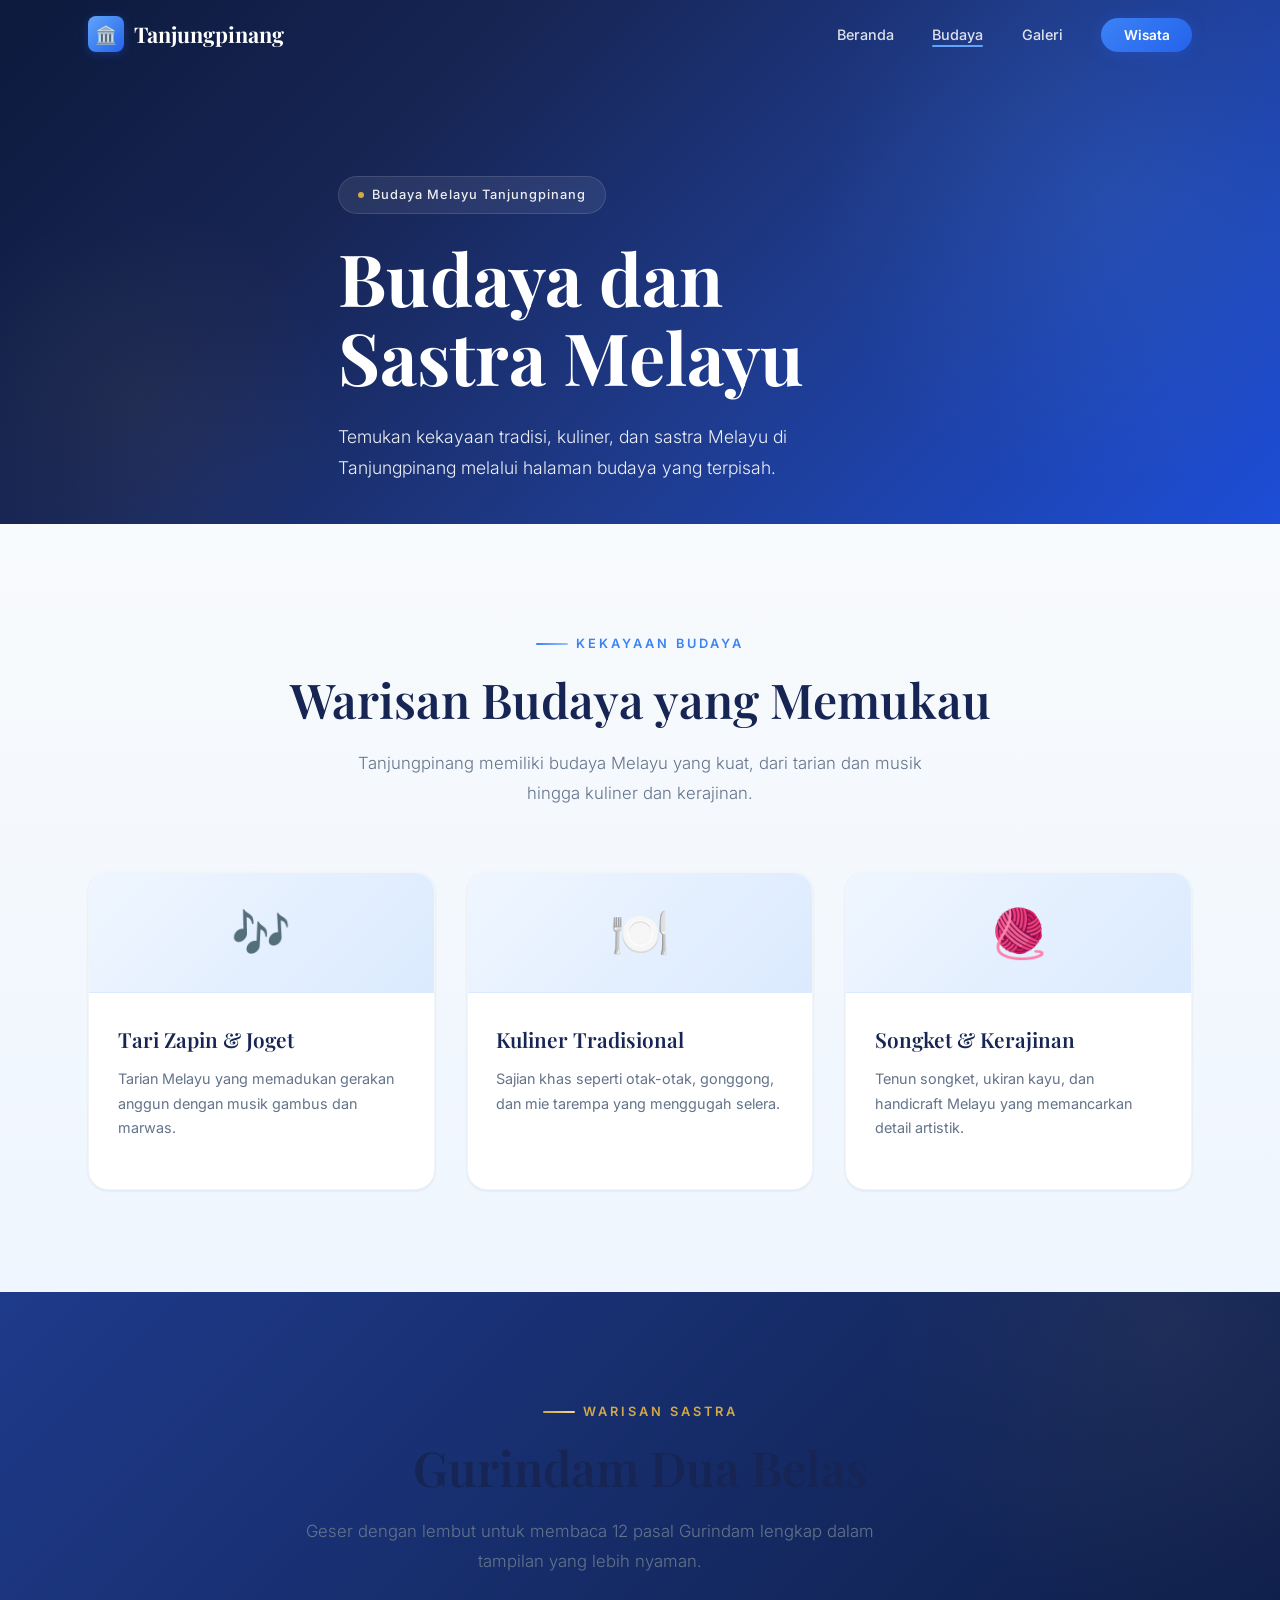
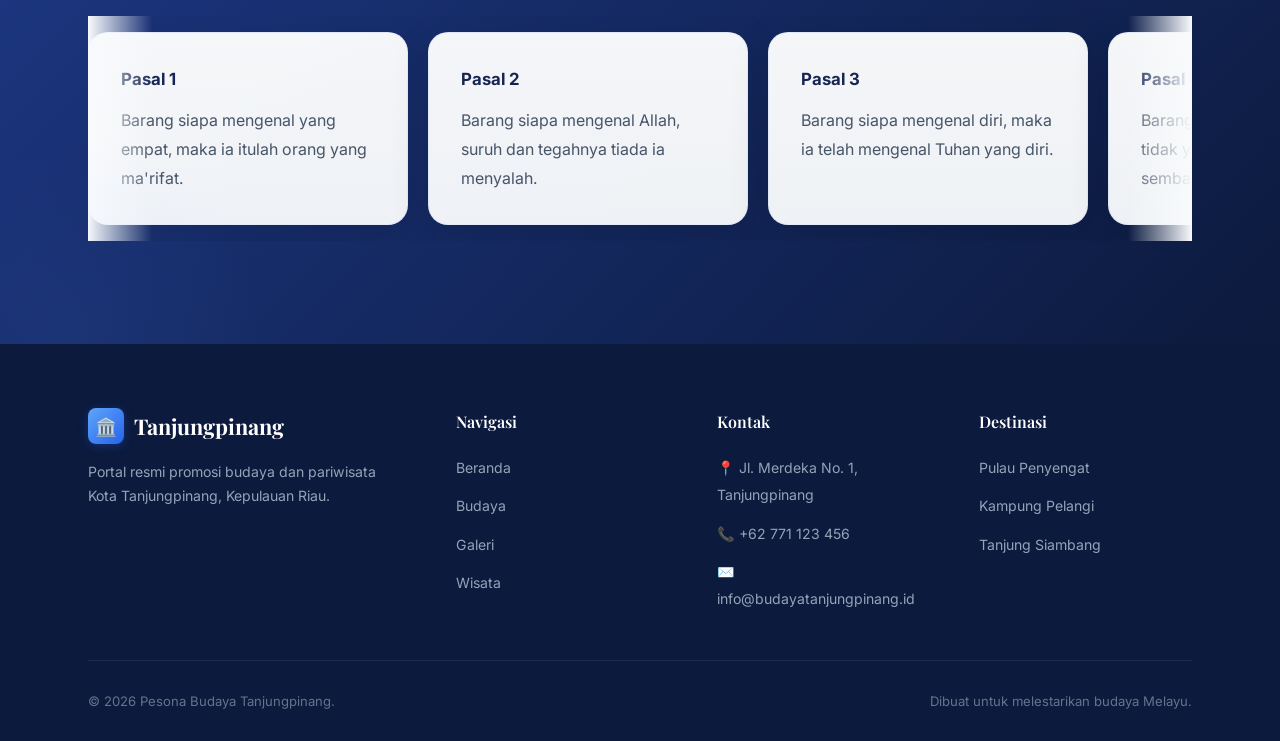
==== budaya.html @ 70299444 "Mengubah layout dan menambahkan page tambahan" ====
<!DOCTYPE html>
<html lang="id">
<head>
  <meta charset="UTF-8">
  <meta name="viewport" content="width=device-width, initial-scale=1.0">
  <meta name="description" content="Budaya Melayu Tanjungpinang dan Gurindam Dua Belas dalam pengalaman halaman terpisah.">
  <title>Budaya — Pesona Budaya Tanjungpinang</title>
  <link rel="stylesheet" href="style.css">
</head>
<body>
  <nav class="navbar" id="navbar">
    <div class="container">
      <a href="index.html" class="nav-logo">
        <div class="nav-logo-icon">🏛️</div>
        <span>Tanjungpinang</span>
      </a>
      <ul class="nav-links" id="nav-links">
        <li><a href="index.html">Beranda</a></li>
        <li><a href="budaya.html" class="active">Budaya</a></li>
        <li><a href="galeri.html">Galeri</a></li>
        <li><a href="wisata.html" class="nav-cta">Wisata</a></li>
      </ul>
      <button class="nav-toggle" id="nav-toggle" aria-label="Toggle menu">
        <span></span>
        <span></span>
        <span></span>
      </button>
    </div>
  </nav>

  <section class="hero culture-hero">
    <div class="hero-overlay"></div>
    <div class="container hero-content">
      <div class="hero-badge">
        <span class="dot"></span>
        Budaya Melayu Tanjungpinang
      </div>
      <h1>Budaya dan Sastra Melayu</h1>
      <p class="hero-desc">
        Temukan kekayaan tradisi, kuliner, dan sastra Melayu di Tanjungpinang melalui halaman budaya yang terpisah.
      </p>
    </div>
  </section>

  <main>
    <section class="culture" id="budaya">
      <div class="container">
        <div class="culture-header reveal">
          <span class="section-label">Kekayaan Budaya</span>
          <h2 class="section-title">Warisan Budaya yang Memukau</h2>
          <p class="section-subtitle">
            Tanjungpinang memiliki budaya Melayu yang kuat, dari tarian dan musik hingga kuliner dan kerajinan.
          </p>
        </div>

        <div class="culture-grid stagger-children">
          <div class="culture-card">
            <div class="culture-card-icon">
              <span>🎶</span>
            </div>
            <div class="culture-card-body">
              <h3>Tari Zapin & Joget</h3>
              <p>
                Tarian Melayu yang memadukan gerakan anggun dengan musik gambus dan marwas.
              </p>
            </div>
          </div>
          <div class="culture-card">
            <div class="culture-card-icon">
              <span>🍽️</span>
            </div>
            <div class="culture-card-body">
              <h3>Kuliner Tradisional</h3>
              <p>
                Sajian khas seperti otak-otak, gonggong, dan mie tarempa yang menggugah selera.
              </p>
            </div>
          </div>
          <div class="culture-card">
            <div class="culture-card-icon">
              <span>🧶</span>
            </div>
            <div class="culture-card-body">
              <h3>Songket & Kerajinan</h3>
              <p>
                Tenun songket, ukiran kayu, dan handicraft Melayu yang memancarkan detail artistik.
              </p>
            </div>
          </div>
        </div>
      </div>
    </section>

    <section class="gurindam" id="gurindam">
      <div class="container">
        <div class="gurindam-content reveal-scale">
          <span class="section-label gurindam-label">Warisan Sastra</span>
          <h2 class="section-title">Gurindam Dua Belas</h2>
          <p class="section-subtitle">
            Geser dengan lembut untuk membaca 12 pasal Gurindam lengkap dalam tampilan yang lebih nyaman.
          </p>
        </div>

        <div class="gurindam-slider-wrapper reveal-scale">
          <div class="gurindam-slider">
            <article class="gurindam-card">
              <h3>Pasal 1</h3>
              <p>Barang siapa mengenal yang empat, maka ia itulah orang yang ma'rifat.</p>
            </article>
            <article class="gurindam-card">
              <h3>Pasal 2</h3>
              <p>Barang siapa mengenal Allah, suruh dan tegahnya tiada ia menyalah.</p>
            </article>
            <article class="gurindam-card">
              <h3>Pasal 3</h3>
              <p>Barang siapa mengenal diri, maka ia telah mengenal Tuhan yang diri.</p>
            </article>
            <article class="gurindam-card">
              <h3>Pasal 4</h3>
              <p>Barang siapa mengenal Allah, tidak yang lain ia sembah dan sembahnya.</p>
            </article>
            <article class="gurindam-card">
              <h3>Pasal 5</h3>
              <p>Barang siapa mengenal niat, ia itulah yang mengadili perbuatan.</p>
            </article>
            <article class="gurindam-card">
              <h3>Pasal 6</h3>
              <p>Barang siapa mengenal amal, ia itulah yang menjadi timbangannya.</p>
            </article>
            <article class="gurindam-card">
              <h3>Pasal 7</h3>
              <p>Barang siapa mengenal bakti, ia itulah orang yang membelah adat.</p>
            </article>
            <article class="gurindam-card">
              <h3>Pasal 8</h3>
              <p>Barang siapa mengenal taat, ia itulah orang yang memelihara diri.</p>
            </article>
            <article class="gurindam-card">
              <h3>Pasal 9</h3>
              <p>Barang siapa mengenal jujur, ia itulah tempat orang memberi amanat.</p>
            </article>
            <article class="gurindam-card">
              <h3>Pasal 10</h3>
              <p>Barang siapa mengenal putus, itu tanda tiada bersabar.</p>
            </article>
            <article class="gurindam-card">
              <h3>Pasal 11</h3>
              <p>Barang siapa mengenal sungguh, ia itulah orang yang sudah berkah.</p>
            </article>
            <article class="gurindam-card">
              <h3>Pasal 12</h3>
              <p>Barang siapa mengenal cinta, tiada mengharap puji serta kata.</p>
            </article>
          </div>
        </div>
      </div>
    </section>
  </main>

  <footer class="footer">
    <div class="container">
      <div class="footer-grid">
        <div class="footer-brand">
          <a href="index.html" class="nav-logo">
            <div class="nav-logo-icon">🏛️</div>
            <span>Tanjungpinang</span>
          </a>
          <p>
            Portal resmi promosi budaya dan pariwisata Kota Tanjungpinang, Kepulauan Riau.
          </p>
        </div>
        <div class="footer-col">
          <h4>Navigasi</h4>
          <ul>
            <li><a href="index.html">Beranda</a></li>
            <li><a href="budaya.html">Budaya</a></li>
            <li><a href="galeri.html">Galeri</a></li>
            <li><a href="wisata.html">Wisata</a></li>
          </ul>
        </div>
        <div class="footer-col">
          <h4>Kontak</h4>
          <ul>
            <li><a href="#">📍 Jl. Merdeka No. 1, Tanjungpinang</a></li>
            <li><a href="#">📞 +62 771 123 456</a></li>
            <li><a href="#">✉️ info@budayatanjungpinang.id</a></li>
          </ul>
        </div>
        <div class="footer-col">
          <h4>Destinasi</h4>
          <ul>
            <li><a href="#">Pulau Penyengat</a></li>
            <li><a href="#">Kampung Pelangi</a></li>
            <li><a href="#">Tanjung Siambang</a></li>
          </ul>
        </div>
      </div>
      <div class="footer-bottom">
        <span>&copy; 2026 Pesona Budaya Tanjungpinang.</span>
        <span>Dibuat untuk melestarikan budaya Melayu.</span>
      </div>
    </div>
  </footer>

  <script src="script.js"></script>
</body>
</html>
---- style.css ----
/* ============================================
   TANJUNGPINANG BUDAYA - Design System
   Theme: Blue Minimalist Elegant (Clean / No Images)
   ============================================ */

/* ---------- Google Fonts ---------- */
@import url('https://fonts.googleapis.com/css2?family=Playfair+Display:ital,wght@0,400;0,500;0,600;0,700;1,400;1,500&family=Inter:wght@300;400;500;600;700&display=swap');

/* ---------- CSS Custom Properties ---------- */
:root {
  /* Primary Blues */
  --blue-50: #eff6ff;
  --blue-100: #dbeafe;
  --blue-200: #bfdbfe;
  --blue-300: #93c5fd;
  --blue-400: #60a5fa;
  --blue-500: #3b82f6;
  --blue-600: #2563eb;
  --blue-700: #1d4ed8;
  --blue-800: #1e3a8a;
  --blue-900: #172554;
  --blue-950: #0c1a3d;

  /* Accent & Neutral */
  --gold: #d4a843;
  --gold-light: #f0d78c;
  --white: #ffffff;
  --off-white: #f8fafc;
  --gray-100: #f1f5f9;
  --gray-200: #e2e8f0;
  --gray-300: #cbd5e1;
  --gray-400: #94a3b8;
  --gray-500: #64748b;
  --gray-600: #475569;
  --gray-700: #334155;
  --gray-800: #1e293b;
  --gray-900: #0f172a;

  /* Typography */
  --font-display: 'Playfair Display', Georgia, serif;
  --font-body: 'Inter', -apple-system, BlinkMacSystemFont, sans-serif;

  /* Spacing */
  --section-padding: clamp(4rem, 8vw, 8rem);
  --container-max: 1200px;
  --container-padding: clamp(1.5rem, 4vw, 3rem);

  /* Transitions */
  --ease-smooth: cubic-bezier(0.25, 0.46, 0.45, 0.94);
  --ease-bounce: cubic-bezier(0.34, 1.56, 0.64, 1);

  /* Shadows */
  --shadow-sm: 0 1px 3px rgba(0, 0, 0, 0.08);
  --shadow-md: 0 4px 20px rgba(0, 0, 0, 0.1);
  --shadow-lg: 0 10px 40px rgba(0, 0, 0, 0.12);
  --shadow-xl: 0 20px 60px rgba(0, 0, 0, 0.15);

  /* Border Radius */
  --radius-sm: 8px;
  --radius-md: 12px;
  --radius-lg: 20px;
  --radius-xl: 28px;
  --radius-full: 9999px;
}

/* ---------- Reset & Base ---------- */
*,
*::before,
*::after {
  margin: 0;
  padding: 0;
  box-sizing: border-box;
}

html {
  scroll-behavior: smooth;
  scroll-padding-top: 80px;
}

body {
  font-family: var(--font-body);
  color: var(--gray-800);
  background-color: var(--off-white);
  line-height: 1.7;
  overflow-x: hidden;
  -webkit-font-smoothing: antialiased;
  -moz-osx-font-smoothing: grayscale;
}

a {
  text-decoration: none;
  color: inherit;
}

ul {
  list-style: none;
}

/* ---------- Utility ---------- */
.container {
  max-width: var(--container-max);
  margin: 0 auto;
  padding: 0 var(--container-padding);
}

.section-label {
  display: inline-flex;
  align-items: center;
  gap: 8px;
  font-family: var(--font-body);
  font-size: 0.8rem;
  font-weight: 600;
  letter-spacing: 3px;
  text-transform: uppercase;
  color: var(--blue-500);
  margin-bottom: 1rem;
}

.section-label::before {
  content: '';
  display: inline-block;
  width: 32px;
  height: 2px;
  background: linear-gradient(90deg, var(--blue-500), var(--blue-300));
  border-radius: 2px;
}

.section-title {
  font-family: var(--font-display);
  font-size: clamp(2rem, 4vw, 3rem);
  font-weight: 600;
  color: var(--blue-900);
  line-height: 1.2;
  margin-bottom: 1.2rem;
}

.section-subtitle {
  font-size: 1.05rem;
  color: var(--gray-500);
  max-width: 600px;
  line-height: 1.8;
  font-weight: 300;
}

/* ---------- Scroll Reveal Animation ---------- */
.reveal {
  opacity: 0;
  transform: translateY(40px);
  transition: opacity 0.8s var(--ease-smooth), transform 0.8s var(--ease-smooth);
}

.reveal.visible {
  opacity: 1;
  transform: translateY(0);
}

.reveal-scale {
  opacity: 0;
  transform: scale(0.9);
  transition: opacity 0.8s var(--ease-smooth), transform 0.8s var(--ease-smooth);
}

.reveal-scale.visible {
  opacity: 1;
  transform: scale(1);
}

/* Stagger children */
.stagger-children > * {
  opacity: 0;
  transform: translateY(30px);
  transition: opacity 0.6s var(--ease-smooth), transform 0.6s var(--ease-smooth);
}

.stagger-children.visible > *:nth-child(1) { transition-delay: 0.1s; }
.stagger-children.visible > *:nth-child(2) { transition-delay: 0.2s; }
.stagger-children.visible > *:nth-child(3) { transition-delay: 0.3s; }
.stagger-children.visible > *:nth-child(4) { transition-delay: 0.4s; }

.stagger-children.visible > * {
  opacity: 1;
  transform: translateY(0);
}

/* ============================================
   NAVIGATION
   ============================================ */
.navbar {
  position: fixed;
  top: 0;
  left: 0;
  right: 0;
  z-index: 1000;
  padding: 1rem 0;
  transition: all 0.4s var(--ease-smooth);
}

.navbar.scrolled {
  background: rgba(255, 255, 255, 0.92);
  backdrop-filter: blur(20px);
  -webkit-backdrop-filter: blur(20px);
  box-shadow: 0 1px 20px rgba(0, 0, 0, 0.06);
  padding: 0.6rem 0;
}

.navbar .container {
  display: flex;
  align-items: center;
  justify-content: space-between;
}

.nav-logo {
  display: flex;
  align-items: center;
  gap: 10px;
  font-family: var(--font-display);
  font-size: 1.35rem;
  font-weight: 700;
  color: var(--white);
  transition: color 0.4s;
}

.navbar.scrolled .nav-logo {
  color: var(--blue-800);
}

.nav-logo-icon {
  width: 36px;
  height: 36px;
  background: linear-gradient(135deg, var(--blue-400), var(--blue-600));
  border-radius: var(--radius-sm);
  display: flex;
  align-items: center;
  justify-content: center;
  font-size: 1.1rem;
  color: white;
  box-shadow: 0 2px 10px rgba(37, 99, 235, 0.3);
}

.nav-links {
  display: flex;
  align-items: center;
  gap: clamp(1.5rem, 3vw, 2.5rem);
}

.nav-links a {
  font-size: 0.9rem;
  font-weight: 500;
  color: rgba(255, 255, 255, 0.85);
  transition: color 0.3s;
  position: relative;
}

.nav-links a::after {
  content: '';
  position: absolute;
  bottom: -4px;
  left: 0;
  width: 0;
  height: 2px;
  background: var(--blue-400);
  border-radius: 2px;
  transition: width 0.3s var(--ease-smooth);
}

.nav-links a:hover::after,
.nav-links a.active::after {
  width: 100%;
}

.navbar.scrolled .nav-links a {
  color: var(--gray-600);
}

.navbar.scrolled .nav-links a:hover {
  color: var(--blue-600);
}

.nav-links a:hover {
  color: var(--white);
}

.nav-cta {
  padding: 0.55rem 1.4rem !important;
  background: linear-gradient(135deg, var(--blue-500), var(--blue-600));
  color: white !important;
  border-radius: var(--radius-full);
  font-weight: 600 !important;
  font-size: 0.85rem !important;
  box-shadow: 0 2px 15px rgba(37, 99, 235, 0.3);
  transition: transform 0.3s var(--ease-bounce), box-shadow 0.3s !important;
}

.nav-cta:hover {
  transform: translateY(-2px);
  box-shadow: 0 4px 20px rgba(37, 99, 235, 0.4) !important;
}

.nav-cta::after {
  display: none !important;
}

/* Mobile menu */
.nav-toggle {
  display: none;
  flex-direction: column;
  gap: 5px;
  cursor: pointer;
  padding: 5px;
  background: none;
  border: none;
}

.nav-toggle span {
  width: 24px;
  height: 2px;
  background: var(--white);
  border-radius: 2px;
  transition: all 0.3s;
}

.navbar.scrolled .nav-toggle span {
  background: var(--gray-700);
}

/* ============================================
   HERO SECTION (Pure Gradient — No Image)
   ============================================ */
.hero {
  position: relative;
  min-height: 100vh;
  display: flex;
  align-items: center;
  overflow: hidden;
}

.hero-overlay {
  position: absolute;
  inset: 0;
  background: linear-gradient(
    135deg,
    var(--blue-950) 0%,
    var(--blue-900) 30%,
    var(--blue-800) 60%,
    var(--blue-700) 100%
  );
  z-index: 0;
}

/* Subtle decorative shapes */
.hero-overlay::before {
  content: '';
  position: absolute;
  top: -20%;
  right: -10%;
  width: 600px;
  height: 600px;
  background: radial-gradient(circle, rgba(96, 165, 250, 0.12) 0%, transparent 70%);
  border-radius: 50%;
}

.hero-overlay::after {
  content: '';
  position: absolute;
  bottom: -15%;
  left: -5%;
  width: 400px;
  height: 400px;
  background: radial-gradient(circle, rgba(212, 168, 67, 0.06) 0%, transparent 70%);
  border-radius: 50%;
}

.hero-content {
  position: relative;
  z-index: 2;
  max-width: 700px;
  padding-top: 4rem;
}

.hero-badge {
  display: inline-flex;
  align-items: center;
  gap: 8px;
  padding: 0.45rem 1.2rem;
  background: rgba(255, 255, 255, 0.08);
  backdrop-filter: blur(10px);
  border: 1px solid rgba(255, 255, 255, 0.12);
  border-radius: var(--radius-full);
  font-size: 0.8rem;
  font-weight: 500;
  color: var(--blue-200);
  margin-bottom: 1.5rem;
  letter-spacing: 1px;
}

.hero-badge .dot {
  width: 6px;
  height: 6px;
  background: var(--gold);
  border-radius: 50%;
  animation: pulse 2s ease-in-out infinite;
}

@keyframes pulse {
  0%, 100% { opacity: 1; transform: scale(1); }
  50% { opacity: 0.6; transform: scale(1.5); }
}

.hero h1 {
  font-family: var(--font-display);
  font-size: clamp(2.8rem, 6vw, 4.5rem);
  font-weight: 700;
  color: var(--white);
  line-height: 1.1;
  margin-bottom: 1.5rem;
}

.hero h1 span {
  display: inline;
  background: linear-gradient(135deg, var(--gold-light), var(--gold));
  -webkit-background-clip: text;
  -webkit-text-fill-color: transparent;
  background-clip: text;
}

.hero-desc {
  font-size: 1.1rem;
  color: rgba(255, 255, 255, 0.75);
  line-height: 1.8;
  margin-bottom: 2.5rem;
  max-width: 520px;
  font-weight: 300;
}

.hero-actions {
  display: flex;
  align-items: center;
  gap: 1rem;
  flex-wrap: wrap;
}

.btn-primary {
  display: inline-flex;
  align-items: center;
  gap: 8px;
  padding: 0.85rem 2rem;
  background: linear-gradient(135deg, var(--blue-500), var(--blue-600));
  color: white;
  font-family: var(--font-body);
  font-size: 0.95rem;
  font-weight: 600;
  border: none;
  border-radius: var(--radius-full);
  cursor: pointer;
  box-shadow: 0 4px 20px rgba(37, 99, 235, 0.35);
  transition: transform 0.3s var(--ease-bounce), box-shadow 0.3s;
}

.btn-primary:hover {
  transform: translateY(-3px);
  box-shadow: 0 8px 30px rgba(37, 99, 235, 0.45);
}

.btn-outline {
  display: inline-flex;
  align-items: center;
  gap: 8px;
  padding: 0.85rem 2rem;
  background: transparent;
  color: white;
  font-family: var(--font-body);
  font-size: 0.95rem;
  font-weight: 500;
  border: 1.5px solid rgba(255, 255, 255, 0.25);
  border-radius: var(--radius-full);
  cursor: pointer;
  transition: all 0.3s;
}

.btn-outline:hover {
  background: rgba(255, 255, 255, 0.08);
  border-color: rgba(255, 255, 255, 0.5);
}

/* Hero scroll indicator */
.hero-scroll {
  position: absolute;
  bottom: 2.5rem;
  left: 50%;
  transform: translateX(-50%);
  z-index: 2;
  display: flex;
  flex-direction: column;
  align-items: center;
  gap: 8px;
  color: rgba(255, 255, 255, 0.4);
  font-size: 0.7rem;
  letter-spacing: 2px;
  text-transform: uppercase;
}

.scroll-line {
  width: 1px;
  height: 40px;
  background: linear-gradient(to bottom, rgba(255,255,255,0.4), transparent);
  animation: scrollDown 2s ease-in-out infinite;
}

@keyframes scrollDown {
  0% { transform: scaleY(0); transform-origin: top; opacity: 1; }
  50% { transform: scaleY(1); transform-origin: top; opacity: 1; }
  51% { transform: scaleY(1); transform-origin: bottom; opacity: 1; }
  100% { transform: scaleY(0); transform-origin: bottom; opacity: 0.5; }
}

/* Hero floating stats */
.hero-stats {
  position: absolute;
  bottom: 0;
  left: 0;
  right: 0;
  z-index: 2;
  padding: 0 var(--container-padding);
}

.hero-stats-inner {
  max-width: var(--container-max);
  margin: 0 auto;
  display: grid;
  grid-template-columns: repeat(4, 1fr);
  gap: 1px;
  background: rgba(255, 255, 255, 0.06);
  backdrop-filter: blur(15px);
  border-radius: var(--radius-lg) var(--radius-lg) 0 0;
  overflow: hidden;
  border: 1px solid rgba(255, 255, 255, 0.08);
  border-bottom: none;
}

.stat-item {
  padding: 1.8rem 1.5rem;
  text-align: center;
  background: rgba(255, 255, 255, 0.03);
  transition: background 0.3s;
}

.stat-item:hover {
  background: rgba(255, 255, 255, 0.06);
}

.stat-number {
  font-family: var(--font-display);
  font-size: clamp(1.6rem, 3vw, 2.2rem);
  font-weight: 700;
  color: var(--white);
  margin-bottom: 0.3rem;
}

.stat-label {
  font-size: 0.78rem;
  color: rgba(255, 255, 255, 0.5);
  font-weight: 400;
  letter-spacing: 0.5px;
}

/* ============================================
   ABOUT SECTION (Full-width text, no image)
   ============================================ */
.about {
  padding: var(--section-padding) 0;
  background: var(--white);
}

.about-centered {
  text-align: center;
  max-width: 750px;
  margin: 0 auto 3.5rem;
}

.about-desc {
  max-width: 680px;
  margin: 0 auto;
}

.about-features {
  display: grid;
  grid-template-columns: repeat(4, 1fr);
  gap: 1.5rem;
}

.about-feature {
  display: flex;
  align-items: flex-start;
  gap: 12px;
  padding: 1.2rem;
  background: var(--blue-50);
  border-radius: var(--radius-md);
  border: 1px solid var(--blue-100);
  transition: transform 0.3s var(--ease-bounce), box-shadow 0.3s;
}

.about-feature:hover {
  transform: translateY(-4px);
  box-shadow: var(--shadow-md);
}

.about-feature-icon {
  width: 44px;
  height: 44px;
  min-width: 44px;
  display: flex;
  align-items: center;
  justify-content: center;
  background: linear-gradient(135deg, var(--blue-500), var(--blue-600));
  border-radius: var(--radius-sm);
  font-size: 1.2rem;
  color: white;
}

.about-feature h4 {
  font-size: 0.9rem;
  font-weight: 600;
  color: var(--blue-800);
  margin-bottom: 3px;
}

.about-feature p {
  font-size: 0.78rem;
  color: var(--gray-500);
  line-height: 1.5;
}

/* ============================================
   BUDAYA / CULTURE SECTION (Icon cards, no images)
   ============================================ */
.culture {
  padding: var(--section-padding) 0;
  background: linear-gradient(180deg, var(--off-white) 0%, var(--blue-50) 100%);
}

.culture-header {
  text-align: center;
  margin-bottom: 4rem;
}

.culture-header .section-subtitle {
  margin: 0 auto;
}

.culture-grid {
  display: grid;
  grid-template-columns: repeat(3, 1fr);
  gap: 2rem;
}

.culture-card {
  background: var(--white);
  border-radius: var(--radius-lg);
  overflow: hidden;
  box-shadow: var(--shadow-sm);
  border: 1px solid var(--gray-100);
  transition: transform 0.4s var(--ease-bounce), box-shadow 0.4s;
}

.culture-card:hover {
  transform: translateY(-8px);
  box-shadow: var(--shadow-lg);
}

.culture-card-icon {
  height: 120px;
  display: flex;
  align-items: center;
  justify-content: center;
  background: linear-gradient(135deg, var(--blue-50), var(--blue-100));
  border-bottom: 1px solid var(--blue-100);
}

.culture-card-icon span {
  font-size: 3rem;
  line-height: 1;
}

.culture-card-body {
  padding: 1.8rem;
}

.culture-card-body h3 {
  font-family: var(--font-display);
  font-size: 1.3rem;
  font-weight: 600;
  color: var(--blue-900);
  margin-bottom: 0.6rem;
}

.culture-card-body p {
  font-size: 0.9rem;
  color: var(--gray-500);
  line-height: 1.7;
  margin-bottom: 1.2rem;
}

.card-link {
  display: inline-flex;
  align-items: center;
  gap: 6px;
  font-size: 0.85rem;
  font-weight: 600;
  color: var(--blue-600);
  transition: gap 0.3s;
}

.card-link:hover {
  gap: 10px;
}

.card-link svg {
  width: 16px;
  height: 16px;
  transition: transform 0.3s;
}

.card-link:hover svg {
  transform: translateX(3px);
}

/* ============================================
   DESTINATIONS SECTION (Text-only layout)
   ============================================ */
.destinations {
  padding: var(--section-padding) 0;
  background: var(--white);
}

.dest-header {
  text-align: center;
  max-width: 650px;
  margin: 0 auto 3.5rem;
}

.dest-header .section-subtitle {
  margin: 0 auto;
}

.dest-list {
  display: grid;
  grid-template-columns: repeat(2, 1fr);
  gap: 1.5rem;
  max-width: 900px;
  margin: 0 auto;
}

.dest-item {
  display: flex;
  align-items: flex-start;
  gap: 1rem;
  padding: 1.5rem;
  border-radius: var(--radius-md);
  background: var(--blue-50);
  border: 1px solid var(--blue-100);
  transition: all 0.3s var(--ease-bounce);
  cursor: pointer;
}

.dest-item:hover {
  background: var(--white);
  border-color: var(--blue-200);
  box-shadow: var(--shadow-md);
  transform: translateY(-4px);
}

.dest-item-num {
  width: 40px;
  height: 40px;
  min-width: 40px;
  display: flex;
  align-items: center;
  justify-content: center;
  background: linear-gradient(135deg, var(--blue-500), var(--blue-700));
  color: white;
  font-family: var(--font-display);
  font-size: 0.9rem;
  font-weight: 700;
  border-radius: var(--radius-sm);
}

.dest-item h4 {
  font-size: 1rem;
  font-weight: 600;
  color: var(--blue-800);
  margin-bottom: 4px;
}

.dest-item p {
  font-size: 0.85rem;
  color: var(--gray-500);
  line-height: 1.6;
}

/* ============================================
   GURINDAM SECTION
   ============================================ */
.gurindam {
  padding: var(--section-padding) 0;
  background: linear-gradient(135deg, var(--blue-800) 0%, var(--blue-950) 100%);
  position: relative;
  overflow: hidden;
}

.gurindam::before {
  content: '';
  position: absolute;
  top: -40%;
  right: -15%;
  width: 600px;
  height: 600px;
  background: radial-gradient(circle, rgba(212, 168, 67, 0.06) 0%, transparent 70%);
  border-radius: 50%;
}

.gurindam::after {
  content: '';
  position: absolute;
  bottom: -30%;
  left: -10%;
  width: 400px;
  height: 400px;
  background: radial-gradient(circle, rgba(96, 165, 250, 0.05) 0%, transparent 70%);
  border-radius: 50%;
}

.gurindam-content {
  text-align: center;
  position: relative;
  z-index: 1;
  max-width: 700px;
  margin: 0 auto;
}

.gurindam-label {
  color: var(--gold) !important;
}

.gurindam-label::before {
  background: linear-gradient(90deg, var(--gold), var(--gold-light)) !important;
}

.gurindam-title {
  font-family: var(--font-display);
  font-size: clamp(2rem, 4vw, 2.8rem);
  font-weight: 700;
  color: var(--white);
  margin-bottom: 1.5rem;
}

.gurindam-divider {
  display: flex;
  align-items: center;
  justify-content: center;
  gap: 16px;
  margin-bottom: 2.5rem;
}

.gurindam-divider span {
  width: 60px;
  height: 1px;
  background: linear-gradient(90deg, transparent, var(--gold-light), transparent);
}

.gurindam-divider svg {
  color: var(--gold);
  opacity: 0.7;
}

.gurindam-verse {
  margin: 0;
  padding: 0;
  border: none;
}

.gurindam-verse p {
  font-family: var(--font-display);
  font-size: clamp(1.15rem, 2.5vw, 1.4rem);
  font-style: italic;
  font-weight: 400;
  color: rgba(255, 255, 255, 0.88);
  line-height: 1.9;
  margin-bottom: 1.5rem;
}

.gurindam-author {
  display: block;
  font-family: var(--font-body);
  font-size: 0.9rem;
  font-style: normal;
  font-weight: 500;
  color: var(--gold);
  margin-bottom: 2rem;
  letter-spacing: 1px;
}

.gurindam-desc {
  font-size: 0.95rem;
  color: rgba(255, 255, 255, 0.55);
  line-height: 1.8;
  font-weight: 300;
  max-width: 580px;
  margin: 0 auto 2rem;
}

.gurindam-ornament {
  display: flex;
  align-items: center;
  justify-content: center;
  gap: 12px;
}

.gurindam-ornament span {
  color: var(--gold);
  font-size: 0.7rem;
  opacity: 0.5;
}

.gurindam-ornament span:nth-child(2) {
  font-size: 1rem;
  opacity: 0.8;
}

/* ============================================
   FOOTER
   ============================================ */
.footer {
  background: var(--blue-950);
  color: var(--gray-300);
  padding: 4rem 0 0;
}

.footer-grid {
  display: grid;
  grid-template-columns: 1.5fr 1fr 1fr 1fr;
  gap: 3rem;
  padding-bottom: 3rem;
  border-bottom: 1px solid rgba(255, 255, 255, 0.08);
}

.footer-brand .nav-logo {
  margin-bottom: 1rem;
}

.footer-brand p {
  font-size: 0.88rem;
  color: var(--gray-400);
  line-height: 1.7;
  margin-bottom: 1.5rem;
}

.footer-socials {
  display: flex;
  gap: 10px;
}

.footer-socials a {
  width: 38px;
  height: 38px;
  display: flex;
  align-items: center;
  justify-content: center;
  background: rgba(255, 255, 255, 0.06);
  border-radius: var(--radius-sm);
  color: var(--gray-400);
  font-size: 1rem;
  transition: all 0.3s;
}

.footer-socials a:hover {
  background: var(--blue-600);
  color: var(--white);
  transform: translateY(-3px);
}

.footer-col h4 {
  font-family: var(--font-display);
  font-size: 1rem;
  font-weight: 600;
  color: var(--white);
  margin-bottom: 1.2rem;
}

.footer-col ul {
  display: flex;
  flex-direction: column;
  gap: 0.7rem;
}

.footer-col ul a {
  font-size: 0.88rem;
  color: var(--gray-400);
  transition: color 0.3s, padding-left 0.3s;
}

.footer-col ul a:hover {
  color: var(--blue-400);
  padding-left: 5px;
}

.footer-bottom {
  display: flex;
  align-items: center;
  justify-content: space-between;
  padding: 1.8rem 0;
  font-size: 0.82rem;
  color: var(--gray-500);
}

.footer-bottom a {
  color: var(--blue-400);
  transition: color 0.3s;
}

.footer-bottom a:hover {
  color: var(--blue-300);
}

/* ============================================
   RESPONSIVE
   ============================================ */
@media (max-width: 1024px) {
  .hero-stats-inner {
    grid-template-columns: repeat(2, 1fr);
  }

  .about-features {
    grid-template-columns: repeat(2, 1fr);
  }

  .culture-grid {
    grid-template-columns: repeat(2, 1fr);
  }

  .footer-grid {
    grid-template-columns: 1fr 1fr;
    gap: 2rem;
  }
}

@media (max-width: 768px) {
  .nav-links {
    display: none;
    position: fixed;
    top: 0;
    right: 0;
    width: 280px;
    height: 100vh;
    flex-direction: column;
    padding: 5rem 2rem 2rem;
    background: var(--white);
    box-shadow: -5px 0 30px rgba(0, 0, 0, 0.1);
    gap: 1.5rem;
  }

  .nav-links.open {
    display: flex;
  }

  .nav-links a {
    color: var(--gray-700) !important;
    font-size: 1rem;
  }

  .nav-cta {
    width: 100%;
    text-align: center;
    justify-content: center;
  }

  .nav-toggle {
    display: flex;
  }

  .hero h1 {
    font-size: clamp(2.2rem, 8vw, 3rem);
  }

  .hero-stats-inner {
    grid-template-columns: repeat(2, 1fr);
  }

  .stat-item {
    padding: 1.2rem 1rem;
  }

  .about-features {
    grid-template-columns: 1fr;
  }

  .culture-grid {
    grid-template-columns: 1fr;
  }

  .dest-list {
    grid-template-columns: 1fr;
  }

  .footer-grid {
    grid-template-columns: 1fr;
  }

  .footer-bottom {
    flex-direction: column;
    gap: 0.8rem;
    text-align: center;
  }
}

@media (max-width: 480px) {
  .hero-actions {
    flex-direction: column;
    align-items: stretch;
  }

  .btn-primary,
  .btn-outline {
    justify-content: center;
  }
}

/* ---------- Page-specific sections ---------- */
.gallery-grid {
  display: grid;
  grid-template-columns: repeat(3, minmax(200px, 1fr));
  gap: 1.5rem;
  margin-top: 2rem;
}

.gallery-card {
  background: var(--white);
  border-radius: var(--radius-lg);
  padding: 1.6rem;
  box-shadow: var(--shadow-sm);
  border: 1px solid var(--gray-100);
  transition: transform 0.3s var(--ease-smooth), box-shadow 0.3s;
  display: flex;
  flex-direction: column;
  gap: 1rem;
}

.gallery-card:hover {
  transform: translateY(-5px);
  box-shadow: var(--shadow-md);
}

.gallery-card-image {
  width: 100%;
  aspect-ratio: 4 / 3;
  display: flex;
  align-items: center;
  justify-content: center;
  font-size: 2.2rem;
  border-radius: var(--radius-md);
  background: var(--blue-50);
}

.gurindam-slider-wrapper {
  position: relative;
  margin-top: 2.5rem;
}

.gurindam-slider-wrapper::before,
.gurindam-slider-wrapper::after {
  content: '';
  position: absolute;
  top: 0;
  bottom: 0;
  width: 4rem;
  pointer-events: none;
  z-index: 1;
}

.gurindam-slider-wrapper::before {
  left: 0;
  background: linear-gradient(90deg, rgba(248, 250, 252, 1), rgba(248, 250, 252, 0));
}

.gurindam-slider-wrapper::after {
  right: 0;
  background: linear-gradient(270deg, rgba(248, 250, 252, 1), rgba(248, 250, 252, 0));
}

.gurindam-slider {
  display: grid;
  grid-auto-columns: min(320px, 85vw);
  grid-auto-flow: column;
  gap: 1.25rem;
  overflow-x: auto;
  padding: 1rem 0 1rem 0;
  scroll-snap-type: x mandatory;
  scroll-behavior: smooth;
  -webkit-overflow-scrolling: touch;
  scrollbar-width: none;
  -ms-overflow-style: none;
  touch-action: pan-x;
}

.gurindam-slider::-webkit-scrollbar {
  display: none;
}

.gurindam-card {
  scroll-snap-align: start;
  min-width: 320px;
  background: linear-gradient(180deg, rgba(255,255,255,0.96), rgba(248,250,252,0.96));
  border-radius: var(--radius-lg);
  padding: 2rem;
  box-shadow: var(--shadow-lg);
  border: 1px solid rgba(37, 99, 235, 0.08);
}

.gurindam-card h3 {
  margin-bottom: 0.75rem;
  font-size: 1.05rem;
  color: var(--blue-900);
}

.gurindam-card p {
  color: var(--gray-600);
  line-height: 1.8;
}

.hero.culture-hero {
  min-height: 55vh;
  padding-top: 7rem;
  align-items: center;
  background: linear-gradient(135deg, rgba(14, 75, 205, 0.95), rgba(22, 82, 130, 0.95));
}

.hero.culture-hero .hero-desc,
.hero.culture-hero .hero-badge {
  color: rgba(255, 255, 255, 0.92);
}

.navbar.scrolled .nav-logo,
.navbar.scrolled .nav-links a {
  color: var(--gray-700);
}

@media (max-width: 1024px) {
  .gallery-grid {
    grid-template-columns: repeat(2, minmax(200px, 1fr));
  }
}

@media (max-width: 768px) {
  .gallery-grid {
    grid-template-columns: 1fr;
  }
}
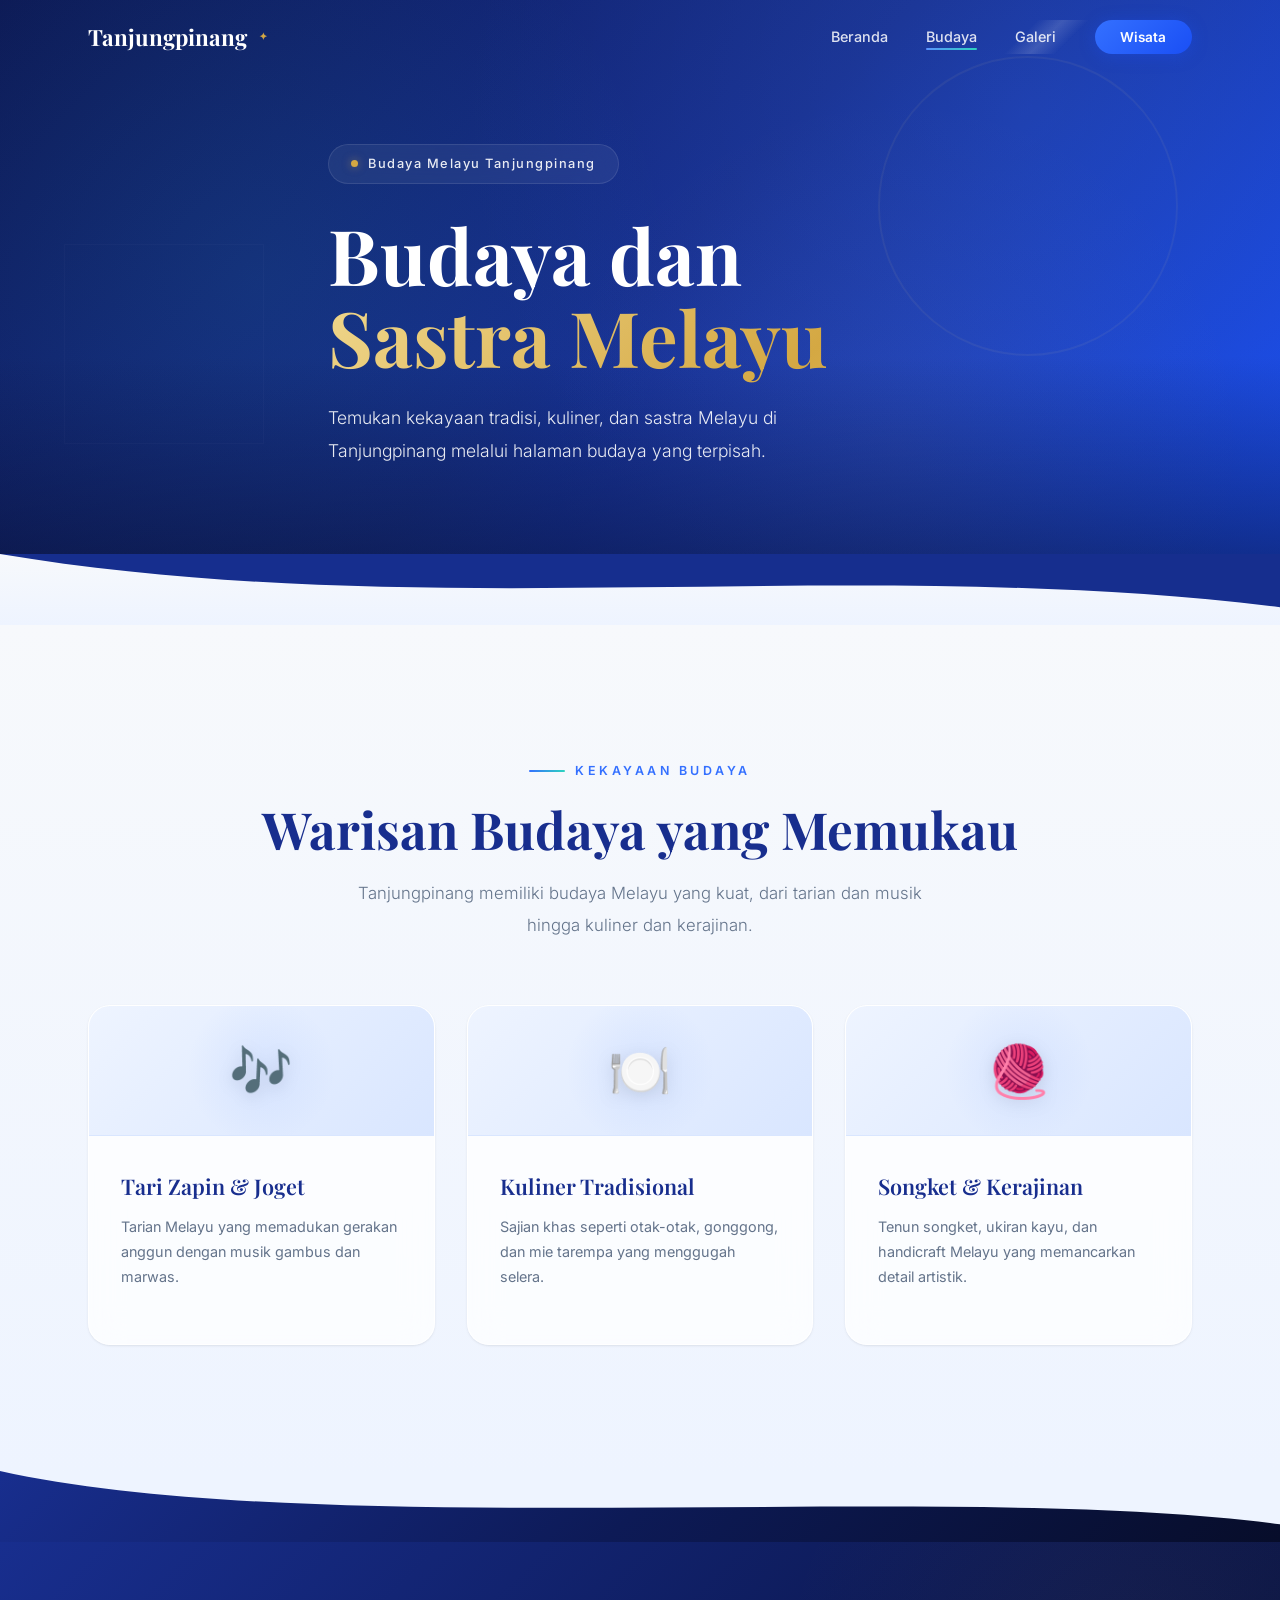
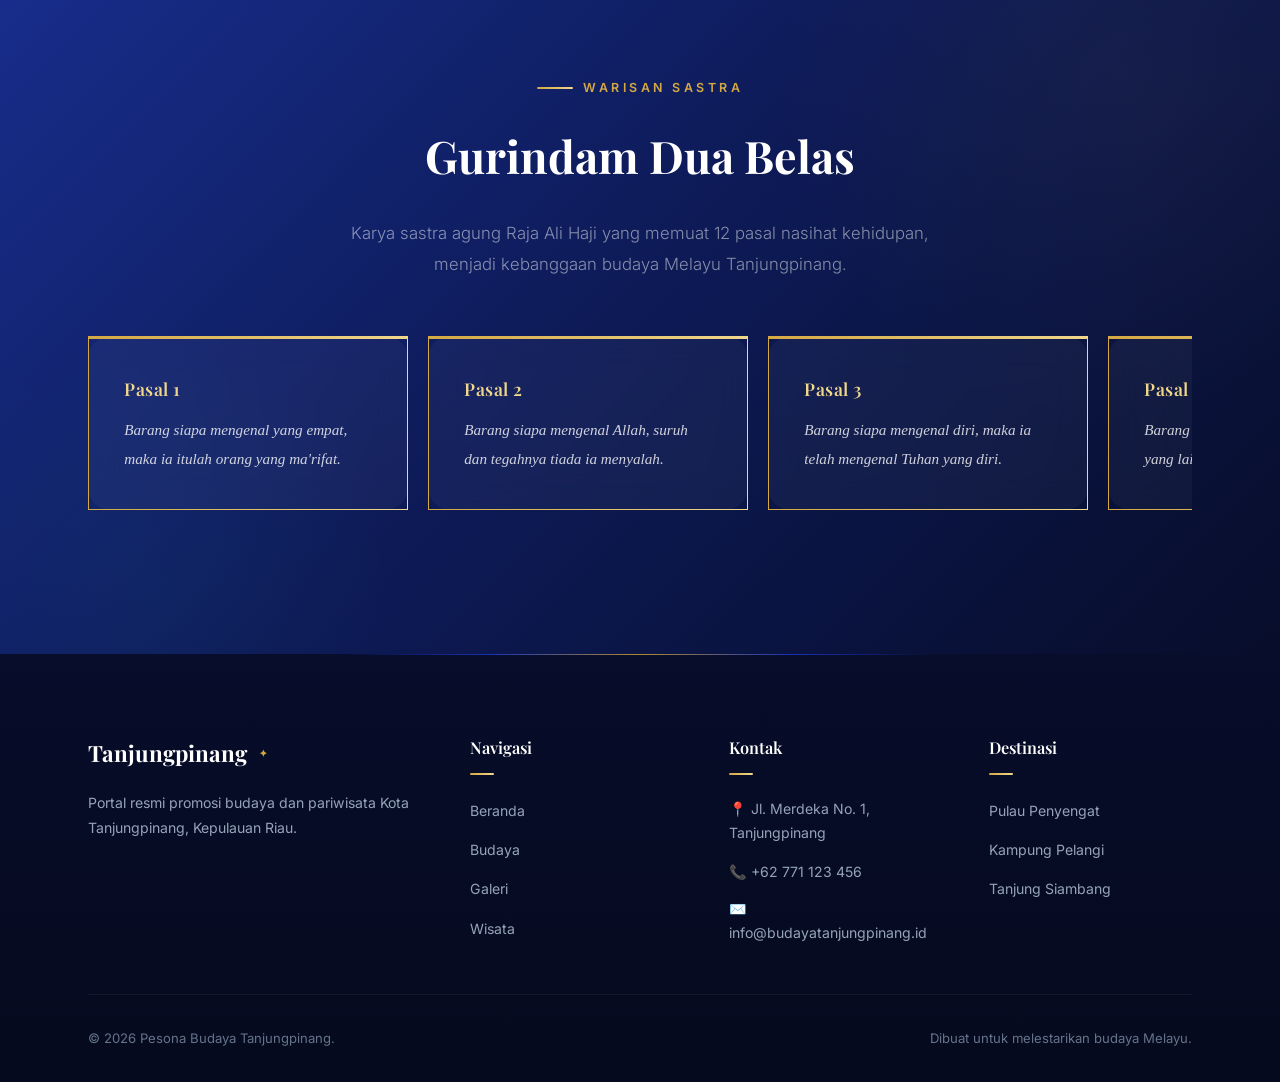
==== commit ec63a32c: "Perbaiki beberapa desain" ====
--- a/budaya.html
+++ b/budaya.html
@@ -8,10 +8,18 @@
   <link rel="stylesheet" href="style.css">
 </head>
 <body>
+
+  <!-- Page Loader -->
+  <div class="page-loader" id="page-loader">
+    <div class="loader-spinner"></div>
+  </div>
+
+  <!-- Scroll Progress Bar -->
+  <div class="scroll-progress" id="scroll-progress"></div>
+
   <nav class="navbar" id="navbar">
     <div class="container">
       <a href="index.html" class="nav-logo">
-        <div class="nav-logo-icon">🏛️</div>
         <span>Tanjungpinang</span>
       </a>
       <ul class="nav-links" id="nav-links">
@@ -30,17 +38,26 @@
 
   <section class="hero culture-hero">
     <div class="hero-overlay"></div>
+    <div class="hero-ornament hero-ornament-1"></div>
+    <div class="hero-ornament hero-ornament-2"></div>
     <div class="container hero-content">
       <div class="hero-badge">
         <span class="dot"></span>
         Budaya Melayu Tanjungpinang
       </div>
-      <h1>Budaya dan Sastra Melayu</h1>
+      <h1>Budaya dan <span>Sastra Melayu</span></h1>
       <p class="hero-desc">
         Temukan kekayaan tradisi, kuliner, dan sastra Melayu di Tanjungpinang melalui halaman budaya yang terpisah.
       </p>
     </div>
   </section>
+
+  <!-- Wave Divider -->
+  <div class="wave-divider" style="background: linear-gradient(180deg, var(--off-white) 0%, var(--blue-50) 100%); margin-top: -2px;">
+    <svg viewBox="0 0 1440 80" preserveAspectRatio="none" xmlns="http://www.w3.org/2000/svg">
+      <path fill="#162e8e" d="M0,0 C480,80 960,0 1440,60 L1440,0 L0,0 Z"/>
+    </svg>
+  </div>
 
   <main>
     <section class="culture" id="budaya">
@@ -59,7 +76,7 @@
               <span>🎶</span>
             </div>
             <div class="culture-card-body">
-              <h3>Tari Zapin & Joget</h3>
+              <h3>Tari Zapin &amp; Joget</h3>
               <p>
                 Tarian Melayu yang memadukan gerakan anggun dengan musik gambus dan marwas.
               </p>
@@ -81,7 +98,7 @@
               <span>🧶</span>
             </div>
             <div class="culture-card-body">
-              <h3>Songket & Kerajinan</h3>
+              <h3>Songket &amp; Kerajinan</h3>
               <p>
                 Tenun songket, ukiran kayu, dan handicraft Melayu yang memancarkan detail artistik.
               </p>
@@ -90,14 +107,21 @@
         </div>
       </div>
     </section>
+
+    <!-- Wave Divider: Culture → Gurindam -->
+    <div class="wave-divider" style="background: linear-gradient(135deg, var(--blue-900) 0%, var(--blue-950) 50%, #070d2a 100%); margin-top: -2px;">
+      <svg viewBox="0 0 1440 80" preserveAspectRatio="none" xmlns="http://www.w3.org/2000/svg">
+        <path fill="var(--blue-50)" d="M0,0 C360,80 1080,10 1440,60 L1440,0 L0,0 Z"/>
+      </svg>
+    </div>
 
     <section class="gurindam" id="gurindam">
       <div class="container">
         <div class="gurindam-content reveal-scale">
           <span class="section-label gurindam-label">Warisan Sastra</span>
-          <h2 class="section-title">Gurindam Dua Belas</h2>
+          <h2 class="gurindam-title">Gurindam Dua Belas</h2>
           <p class="section-subtitle">
-            Geser dengan lembut untuk membaca 12 pasal Gurindam lengkap dalam tampilan yang lebih nyaman.
+            Karya sastra agung Raja Ali Haji yang memuat 12 pasal nasihat kehidupan, menjadi kebanggaan budaya Melayu Tanjungpinang.
           </p>
         </div>
 
@@ -162,7 +186,6 @@
       <div class="footer-grid">
         <div class="footer-brand">
           <a href="index.html" class="nav-logo">
-            <div class="nav-logo-icon">🏛️</div>
             <span>Tanjungpinang</span>
           </a>
           <p>
@@ -202,6 +225,11 @@
     </div>
   </footer>
 
+  <!-- Back to Top -->
+  <button class="back-to-top" id="back-to-top" aria-label="Kembali ke atas">
+    <svg xmlns="http://www.w3.org/2000/svg" width="20" height="20" viewBox="0 0 24 24" fill="none" stroke="currentColor" stroke-width="2" stroke-linecap="round" stroke-linejoin="round"><path d="m18 15-6-6-6 6"/></svg>
+  </button>
+
   <script src="script.js"></script>
 </body>
 </html>
--- a/style.css
+++ b/style.css
@@ -1,31 +1,36 @@
-/* ============================================
-   TANJUNGPINANG BUDAYA - Design System
-   Theme: Blue Minimalist Elegant (Clean / No Images)
-   ============================================ */
-
-/* ---------- Google Fonts ---------- */
+
+
+/* Google Fonts (Playfair Display untuk judul, Inter untuk isi teksnya) */
 @import url('https://fonts.googleapis.com/css2?family=Playfair+Display:ital,wght@0,400;0,500;0,600;0,700;1,400;1,500&family=Inter:wght@300;400;500;600;700&display=swap');
 
-/* ---------- CSS Custom Properties ---------- */
+/* CSS Custom Properties */
 :root {
-  /* Primary Blues */
-  --blue-50: #eff6ff;
-  --blue-100: #dbeafe;
-  --blue-200: #bfdbfe;
-  --blue-300: #93c5fd;
-  --blue-400: #60a5fa;
-  --blue-500: #3b82f6;
-  --blue-600: #2563eb;
-  --blue-700: #1d4ed8;
-  --blue-800: #1e3a8a;
-  --blue-900: #172554;
-  --blue-950: #0c1a3d;
-
-  /* Accent & Neutral */
+  /* Primary Palette — richer, more saturated */
+  --blue-50: #eef4ff;
+  --blue-100: #d9e6ff;
+  --blue-200: #bcd4ff;
+  --blue-300: #8eb8ff;
+  --blue-400: #5a93ff;
+  --blue-500: #3470ff;
+  --blue-600: #1a4ff5;
+  --blue-700: #143ce0;
+  --blue-800: #1632b5;
+  --blue-900: #182e8e;
+  --blue-950: #0d1a56;
+
+  /* Accent — warm gold */
   --gold: #d4a843;
   --gold-light: #f0d78c;
+  --gold-dark: #b08930;
+
+  /* Teal accent for variety */
+  --teal-400: #2dd4bf;
+  --teal-500: #14b8a6;
+
+  /* Neutral */
   --white: #ffffff;
-  --off-white: #f8fafc;
+  --off-white: #f7f9fc;
+  --gray-50: #f8fafc;
   --gray-100: #f1f5f9;
   --gray-200: #e2e8f0;
   --gray-300: #cbd5e1;
@@ -41,25 +46,28 @@
   --font-body: 'Inter', -apple-system, BlinkMacSystemFont, sans-serif;
 
   /* Spacing */
-  --section-padding: clamp(4rem, 8vw, 8rem);
+  --section-padding: clamp(5rem, 10vw, 9rem);
   --container-max: 1200px;
   --container-padding: clamp(1.5rem, 4vw, 3rem);
 
   /* Transitions */
   --ease-smooth: cubic-bezier(0.25, 0.46, 0.45, 0.94);
   --ease-bounce: cubic-bezier(0.34, 1.56, 0.64, 1);
+  --ease-out-expo: cubic-bezier(0.19, 1, 0.22, 1);
 
   /* Shadows */
-  --shadow-sm: 0 1px 3px rgba(0, 0, 0, 0.08);
-  --shadow-md: 0 4px 20px rgba(0, 0, 0, 0.1);
-  --shadow-lg: 0 10px 40px rgba(0, 0, 0, 0.12);
-  --shadow-xl: 0 20px 60px rgba(0, 0, 0, 0.15);
+  --shadow-sm: 0 1px 3px rgba(0, 0, 0, 0.06), 0 1px 2px rgba(0, 0, 0, 0.04);
+  --shadow-md: 0 4px 20px rgba(0, 0, 0, 0.08);
+  --shadow-lg: 0 10px 40px rgba(0, 0, 0, 0.1);
+  --shadow-xl: 0 20px 60px rgba(0, 0, 0, 0.12);
+  --shadow-glow: 0 0 40px rgba(52, 112, 255, 0.15);
+  --shadow-gold-glow: 0 0 40px rgba(212, 168, 67, 0.2);
 
   /* Border Radius */
   --radius-sm: 8px;
-  --radius-md: 12px;
-  --radius-lg: 20px;
-  --radius-xl: 28px;
+  --radius-md: 14px;
+  --radius-lg: 22px;
+  --radius-xl: 32px;
   --radius-full: 9999px;
 }
 
@@ -96,6 +104,56 @@
   list-style: none;
 }
 
+img {
+  max-width: 100%;
+  display: block;
+}
+
+/* ---------- Page Loading ---------- */
+.page-loader {
+  position: fixed;
+  inset: 0;
+  z-index: 9999;
+  background: var(--blue-950);
+  display: flex;
+  align-items: center;
+  justify-content: center;
+  transition: opacity 0.6s ease, visibility 0.6s ease;
+}
+
+.page-loader.loaded {
+  opacity: 0;
+  visibility: hidden;
+  pointer-events: none;
+}
+
+.page-loader .loader-spinner {
+  width: 48px;
+  height: 48px;
+  border: 3px solid rgba(255, 255, 255, 0.1);
+  border-top-color: var(--gold);
+  border-radius: 50%;
+  animation: spin 0.8s linear infinite;
+}
+
+@keyframes spin {
+  to { transform: rotate(360deg); }
+}
+
+/* ---------- Progress Bar ---------- */
+.scroll-progress {
+  position: fixed;
+  top: 0;
+  left: 0;
+  width: 0%;
+  height: 3px;
+  background: linear-gradient(90deg, var(--blue-500), var(--teal-400), var(--gold));
+  z-index: 1001;
+  transition: none;
+  border-radius: 0 2px 2px 0;
+  box-shadow: 0 0 10px rgba(52, 112, 255, 0.5);
+}
+
 /* ---------- Utility ---------- */
 .container {
   max-width: var(--container-max);
@@ -106,31 +164,31 @@
 .section-label {
   display: inline-flex;
   align-items: center;
-  gap: 8px;
+  gap: 10px;
   font-family: var(--font-body);
-  font-size: 0.8rem;
+  font-size: 0.78rem;
   font-weight: 600;
-  letter-spacing: 3px;
+  letter-spacing: 3.5px;
   text-transform: uppercase;
   color: var(--blue-500);
-  margin-bottom: 1rem;
+  margin-bottom: 1.2rem;
 }
 
 .section-label::before {
   content: '';
   display: inline-block;
-  width: 32px;
+  width: 36px;
   height: 2px;
-  background: linear-gradient(90deg, var(--blue-500), var(--blue-300));
+  background: linear-gradient(90deg, var(--blue-500), var(--teal-400));
   border-radius: 2px;
 }
 
 .section-title {
   font-family: var(--font-display);
-  font-size: clamp(2rem, 4vw, 3rem);
-  font-weight: 600;
+  font-size: clamp(2rem, 4vw, 3.2rem);
+  font-weight: 700;
   color: var(--blue-900);
-  line-height: 1.2;
+  line-height: 1.15;
   margin-bottom: 1.2rem;
 }
 
@@ -138,15 +196,33 @@
   font-size: 1.05rem;
   color: var(--gray-500);
   max-width: 600px;
-  line-height: 1.8;
+  line-height: 1.85;
   font-weight: 300;
+}
+
+/* ---------- Wave Dividers ---------- */
+.wave-divider {
+  position: relative;
+  width: 100%;
+  overflow: hidden;
+  line-height: 0;
+}
+
+.wave-divider svg {
+  display: block;
+  width: 100%;
+  height: auto;
+}
+
+.wave-divider.flip {
+  transform: scaleY(-1);
 }
 
 /* ---------- Scroll Reveal Animation ---------- */
 .reveal {
   opacity: 0;
-  transform: translateY(40px);
-  transition: opacity 0.8s var(--ease-smooth), transform 0.8s var(--ease-smooth);
+  transform: translateY(50px);
+  transition: opacity 0.9s var(--ease-out-expo), transform 0.9s var(--ease-out-expo);
 }
 
 .reveal.visible {
@@ -156,8 +232,8 @@
 
 .reveal-scale {
   opacity: 0;
-  transform: scale(0.9);
-  transition: opacity 0.8s var(--ease-smooth), transform 0.8s var(--ease-smooth);
+  transform: scale(0.88);
+  transition: opacity 0.9s var(--ease-out-expo), transform 0.9s var(--ease-out-expo);
 }
 
 .reveal-scale.visible {
@@ -168,38 +244,40 @@
 /* Stagger children */
 .stagger-children > * {
   opacity: 0;
-  transform: translateY(30px);
-  transition: opacity 0.6s var(--ease-smooth), transform 0.6s var(--ease-smooth);
-}
-
-.stagger-children.visible > *:nth-child(1) { transition-delay: 0.1s; }
-.stagger-children.visible > *:nth-child(2) { transition-delay: 0.2s; }
-.stagger-children.visible > *:nth-child(3) { transition-delay: 0.3s; }
-.stagger-children.visible > *:nth-child(4) { transition-delay: 0.4s; }
+  transform: translateY(35px);
+  transition: opacity 0.7s var(--ease-out-expo), transform 0.7s var(--ease-out-expo);
+}
+
+.stagger-children.visible > *:nth-child(1) { transition-delay: 0.08s; }
+.stagger-children.visible > *:nth-child(2) { transition-delay: 0.18s; }
+.stagger-children.visible > *:nth-child(3) { transition-delay: 0.28s; }
+.stagger-children.visible > *:nth-child(4) { transition-delay: 0.38s; }
+.stagger-children.visible > *:nth-child(5) { transition-delay: 0.48s; }
+.stagger-children.visible > *:nth-child(6) { transition-delay: 0.58s; }
 
 .stagger-children.visible > * {
   opacity: 1;
   transform: translateY(0);
 }
 
-/* ============================================
-   NAVIGATION
-   ============================================ */
+/* ================================================
+   NAVIGASI
+   ================================================ */
 .navbar {
   position: fixed;
   top: 0;
   left: 0;
   right: 0;
   z-index: 1000;
-  padding: 1rem 0;
-  transition: all 0.4s var(--ease-smooth);
+  padding: 1.1rem 0;
+  transition: all 0.5s var(--ease-smooth);
 }
 
 .navbar.scrolled {
-  background: rgba(255, 255, 255, 0.92);
-  backdrop-filter: blur(20px);
-  -webkit-backdrop-filter: blur(20px);
-  box-shadow: 0 1px 20px rgba(0, 0, 0, 0.06);
+  background: rgba(255, 255, 255, 0.88);
+  backdrop-filter: blur(24px) saturate(180%);
+  -webkit-backdrop-filter: blur(24px) saturate(180%);
+  box-shadow: 0 1px 24px rgba(0, 0, 0, 0.06);
   padding: 0.6rem 0;
 }
 
@@ -214,27 +292,28 @@
   align-items: center;
   gap: 10px;
   font-family: var(--font-display);
-  font-size: 1.35rem;
+  font-size: 1.4rem;
   font-weight: 700;
   color: var(--white);
   transition: color 0.4s;
+  position: relative;
+}
+
+.nav-logo::after {
+  content: '✦';
+  font-size: 0.6rem;
+  color: var(--gold);
+  margin-left: 2px;
+  animation: twinkle 2s ease-in-out infinite;
+}
+
+@keyframes twinkle {
+  0%, 100% { opacity: 1; transform: scale(1); }
+  50% { opacity: 0.4; transform: scale(0.7); }
 }
 
 .navbar.scrolled .nav-logo {
-  color: var(--blue-800);
-}
-
-.nav-logo-icon {
-  width: 36px;
-  height: 36px;
-  background: linear-gradient(135deg, var(--blue-400), var(--blue-600));
-  border-radius: var(--radius-sm);
-  display: flex;
-  align-items: center;
-  justify-content: center;
-  font-size: 1.1rem;
-  color: white;
-  box-shadow: 0 2px 10px rgba(37, 99, 235, 0.3);
+  color: var(--blue-900);
 }
 
 .nav-links {
@@ -254,13 +333,13 @@
 .nav-links a::after {
   content: '';
   position: absolute;
-  bottom: -4px;
+  bottom: -5px;
   left: 0;
   width: 0;
   height: 2px;
-  background: var(--blue-400);
+  background: linear-gradient(90deg, var(--blue-400), var(--teal-400));
   border-radius: 2px;
-  transition: width 0.3s var(--ease-smooth);
+  transition: width 0.4s var(--ease-out-expo);
 }
 
 .nav-links a:hover::after,
@@ -281,19 +360,34 @@
 }
 
 .nav-cta {
-  padding: 0.55rem 1.4rem !important;
-  background: linear-gradient(135deg, var(--blue-500), var(--blue-600));
+  padding: 0.55rem 1.6rem !important;
+  background: linear-gradient(135deg, var(--blue-500), var(--blue-600)) !important;
   color: white !important;
-  border-radius: var(--radius-full);
+  border-radius: var(--radius-full) !important;
   font-weight: 600 !important;
   font-size: 0.85rem !important;
-  box-shadow: 0 2px 15px rgba(37, 99, 235, 0.3);
+  box-shadow: 0 2px 16px rgba(26, 79, 245, 0.35);
   transition: transform 0.3s var(--ease-bounce), box-shadow 0.3s !important;
+  position: relative;
+  overflow: hidden;
+}
+
+.nav-cta::before {
+  content: '';
+  position: absolute;
+  inset: 0;
+  background: linear-gradient(135deg, transparent 30%, rgba(255,255,255,0.15) 50%, transparent 70%);
+  transform: translateX(-100%);
+  transition: transform 0.6s;
+}
+
+.nav-cta:hover::before {
+  transform: translateX(100%);
 }
 
 .nav-cta:hover {
   transform: translateY(-2px);
-  box-shadow: 0 4px 20px rgba(37, 99, 235, 0.4) !important;
+  box-shadow: 0 4px 24px rgba(26, 79, 245, 0.45) !important;
 }
 
 .nav-cta::after {
@@ -309,6 +403,7 @@
   padding: 5px;
   background: none;
   border: none;
+  z-index: 1001;
 }
 
 .nav-toggle span {
@@ -316,22 +411,44 @@
   height: 2px;
   background: var(--white);
   border-radius: 2px;
-  transition: all 0.3s;
+  transition: all 0.4s var(--ease-out-expo);
+  transform-origin: center;
+}
+
+.nav-toggle.active span:nth-child(1) {
+  transform: translateY(7px) rotate(45deg);
+}
+
+.nav-toggle.active span:nth-child(2) {
+  opacity: 0;
+  transform: scaleX(0);
+}
+
+.nav-toggle.active span:nth-child(3) {
+  transform: translateY(-7px) rotate(-45deg);
 }
 
 .navbar.scrolled .nav-toggle span {
   background: var(--gray-700);
 }
 
-/* ============================================
-   HERO SECTION (Pure Gradient — No Image)
-   ============================================ */
+/* ================================================
+   HERO SECTION
+   ================================================ */
 .hero {
   position: relative;
   min-height: 100vh;
   display: flex;
   align-items: center;
   overflow: hidden;
+}
+
+/* Particle Canvas */
+#hero-particles {
+  position: absolute;
+  inset: 0;
+  z-index: 1;
+  pointer-events: none;
 }
 
 .hero-overlay {
@@ -339,97 +456,177 @@
   inset: 0;
   background: linear-gradient(
     135deg,
-    var(--blue-950) 0%,
-    var(--blue-900) 30%,
-    var(--blue-800) 60%,
-    var(--blue-700) 100%
+    #070d2a 0%,
+    #0d1a56 25%,
+    #162e8e 55%,
+    #1a4ff5 100%
   );
   z-index: 0;
 }
 
-/* Subtle decorative shapes */
+/* Animated gradient overlay */
 .hero-overlay::before {
   content: '';
   position: absolute;
-  top: -20%;
-  right: -10%;
-  width: 600px;
-  height: 600px;
-  background: radial-gradient(circle, rgba(96, 165, 250, 0.12) 0%, transparent 70%);
-  border-radius: 50%;
+  inset: 0;
+  background: 
+    radial-gradient(ellipse 600px 600px at 20% 50%, rgba(45, 212, 191, 0.08) 0%, transparent 70%),
+    radial-gradient(ellipse 800px 800px at 80% 20%, rgba(90, 147, 255, 0.12) 0%, transparent 70%),
+    radial-gradient(ellipse 500px 500px at 70% 80%, rgba(212, 168, 67, 0.06) 0%, transparent 70%);
+  animation: heroGlow 8s ease-in-out infinite alternate;
+}
+
+@keyframes heroGlow {
+  0% { opacity: 0.6; transform: scale(1); }
+  100% { opacity: 1; transform: scale(1.1); }
 }
 
 .hero-overlay::after {
   content: '';
   position: absolute;
-  bottom: -15%;
-  left: -5%;
-  width: 400px;
-  height: 400px;
-  background: radial-gradient(circle, rgba(212, 168, 67, 0.06) 0%, transparent 70%);
+  bottom: 0;
+  left: 0;
+  right: 0;
+  height: 200px;
+  background: linear-gradient(to top, rgba(7, 13, 42, 0.5), transparent);
+}
+
+/* Floating Ornaments */
+.hero-ornament {
+  position: absolute;
+  z-index: 1;
+  pointer-events: none;
+  opacity: 0.06;
+}
+
+.hero-ornament-1 {
+  top: 10%;
+  right: 8%;
+  width: 300px;
+  height: 300px;
+  border: 2px solid var(--gold-light);
   border-radius: 50%;
+  animation: floatOrb 12s ease-in-out infinite;
+}
+
+.hero-ornament-2 {
+  bottom: 20%;
+  left: 5%;
+  width: 200px;
+  height: 200px;
+  border: 1px solid rgba(255, 255, 255, 0.3);
+  transform: rotate(45deg);
+  animation: floatOrb 10s ease-in-out infinite reverse;
+}
+
+.hero-ornament-3 {
+  top: 30%;
+  right: 25%;
+  width: 120px;
+  height: 120px;
+  border: 1px solid var(--teal-400);
+  border-radius: 30% 70% 70% 30% / 30% 30% 70% 70%;
+  animation: morphFloat 15s ease-in-out infinite;
+}
+
+@keyframes floatOrb {
+  0%, 100% { transform: translateY(0) rotate(0deg); }
+  25% { transform: translateY(-20px) rotate(5deg); }
+  75% { transform: translateY(15px) rotate(-3deg); }
+}
+
+@keyframes morphFloat {
+  0%, 100% { 
+    border-radius: 30% 70% 70% 30% / 30% 30% 70% 70%;
+    transform: translateY(0) rotate(0deg);
+  }
+  33% { 
+    border-radius: 70% 30% 30% 70% / 70% 70% 30% 30%;
+    transform: translateY(-25px) rotate(15deg);
+  }
+  66% { 
+    border-radius: 50% 50% 30% 70% / 40% 60% 40% 60%;
+    transform: translateY(10px) rotate(-10deg);
+  }
 }
 
 .hero-content {
   position: relative;
   z-index: 2;
-  max-width: 700px;
-  padding-top: 4rem;
+  max-width: 720px;
+  padding-top: 2rem;
+  padding-bottom: 6rem;
 }
 
 .hero-badge {
   display: inline-flex;
   align-items: center;
-  gap: 8px;
-  padding: 0.45rem 1.2rem;
-  background: rgba(255, 255, 255, 0.08);
-  backdrop-filter: blur(10px);
-  border: 1px solid rgba(255, 255, 255, 0.12);
+  gap: 10px;
+  padding: 0.5rem 1.4rem;
+  background: rgba(255, 255, 255, 0.06);
+  backdrop-filter: blur(16px);
+  border: 1px solid rgba(255, 255, 255, 0.1);
   border-radius: var(--radius-full);
   font-size: 0.8rem;
   font-weight: 500;
   color: var(--blue-200);
-  margin-bottom: 1.5rem;
-  letter-spacing: 1px;
+  margin-bottom: 1.8rem;
+  letter-spacing: 1.5px;
+  animation: fadeInUp 0.8s var(--ease-out-expo) both;
+}
+
+@keyframes fadeInUp {
+  from { opacity: 0; transform: translateY(30px); }
+  to { opacity: 1; transform: translateY(0); }
 }
 
 .hero-badge .dot {
-  width: 6px;
-  height: 6px;
+  width: 7px;
+  height: 7px;
   background: var(--gold);
   border-radius: 50%;
   animation: pulse 2s ease-in-out infinite;
+  box-shadow: 0 0 8px rgba(212, 168, 67, 0.5);
 }
 
 @keyframes pulse {
-  0%, 100% { opacity: 1; transform: scale(1); }
-  50% { opacity: 0.6; transform: scale(1.5); }
+  0%, 100% { opacity: 1; transform: scale(1); box-shadow: 0 0 8px rgba(212, 168, 67, 0.5); }
+  50% { opacity: 0.6; transform: scale(1.5); box-shadow: 0 0 16px rgba(212, 168, 67, 0.3); }
 }
 
 .hero h1 {
   font-family: var(--font-display);
-  font-size: clamp(2.8rem, 6vw, 4.5rem);
+  font-size: clamp(2.8rem, 6vw, 4.8rem);
   font-weight: 700;
   color: var(--white);
-  line-height: 1.1;
+  line-height: 1.08;
   margin-bottom: 1.5rem;
+  animation: fadeInUp 0.8s var(--ease-out-expo) 0.15s both;
 }
 
 .hero h1 span {
   display: inline;
-  background: linear-gradient(135deg, var(--gold-light), var(--gold));
+  background: linear-gradient(135deg, var(--gold-light), var(--gold), var(--gold-light));
+  background-size: 200% 100%;
   -webkit-background-clip: text;
   -webkit-text-fill-color: transparent;
   background-clip: text;
+  animation: shimmer 4s ease-in-out infinite;
+}
+
+@keyframes shimmer {
+  0%, 100% { background-position: 0% 50%; }
+  50% { background-position: 100% 50%; }
 }
 
 .hero-desc {
   font-size: 1.1rem;
-  color: rgba(255, 255, 255, 0.75);
-  line-height: 1.8;
+  color: rgba(255, 255, 255, 0.7);
+  line-height: 1.85;
   margin-bottom: 2.5rem;
-  max-width: 520px;
+  max-width: 540px;
   font-weight: 300;
+  animation: fadeInUp 0.8s var(--ease-out-expo) 0.3s both;
 }
 
 .hero-actions {
@@ -437,13 +634,14 @@
   align-items: center;
   gap: 1rem;
   flex-wrap: wrap;
+  animation: fadeInUp 0.8s var(--ease-out-expo) 0.45s both;
 }
 
 .btn-primary {
   display: inline-flex;
   align-items: center;
   gap: 8px;
-  padding: 0.85rem 2rem;
+  padding: 0.9rem 2.2rem;
   background: linear-gradient(135deg, var(--blue-500), var(--blue-600));
   color: white;
   font-family: var(--font-body);
@@ -452,34 +650,67 @@
   border: none;
   border-radius: var(--radius-full);
   cursor: pointer;
-  box-shadow: 0 4px 20px rgba(37, 99, 235, 0.35);
+  box-shadow: 0 4px 24px rgba(26, 79, 245, 0.35);
   transition: transform 0.3s var(--ease-bounce), box-shadow 0.3s;
+  position: relative;
+  overflow: hidden;
+}
+
+.btn-primary::before {
+  content: '';
+  position: absolute;
+  inset: 0;
+  background: linear-gradient(135deg, transparent 20%, rgba(255,255,255,0.2) 50%, transparent 80%);
+  transform: translateX(-100%);
+  transition: transform 0.5s;
+}
+
+.btn-primary:hover::before {
+  transform: translateX(100%);
 }
 
 .btn-primary:hover {
   transform: translateY(-3px);
-  box-shadow: 0 8px 30px rgba(37, 99, 235, 0.45);
+  box-shadow: 0 8px 32px rgba(26, 79, 245, 0.45);
 }
 
 .btn-outline {
   display: inline-flex;
   align-items: center;
   gap: 8px;
-  padding: 0.85rem 2rem;
+  padding: 0.9rem 2.2rem;
   background: transparent;
   color: white;
   font-family: var(--font-body);
   font-size: 0.95rem;
   font-weight: 500;
-  border: 1.5px solid rgba(255, 255, 255, 0.25);
+  border: 1.5px solid rgba(255, 255, 255, 0.2);
   border-radius: var(--radius-full);
   cursor: pointer;
-  transition: all 0.3s;
+  transition: all 0.4s var(--ease-out-expo);
+  position: relative;
+  overflow: hidden;
+}
+
+.btn-outline::before {
+  content: '';
+  position: absolute;
+  inset: 0;
+  background: rgba(255, 255, 255, 0.06);
+  transform: scaleX(0);
+  transform-origin: right;
+  transition: transform 0.4s var(--ease-out-expo);
+  border-radius: var(--radius-full);
+}
+
+.btn-outline:hover::before {
+  transform: scaleX(1);
+  transform-origin: left;
 }
 
 .btn-outline:hover {
-  background: rgba(255, 255, 255, 0.08);
-  border-color: rgba(255, 255, 255, 0.5);
+  border-color: rgba(255, 255, 255, 0.45);
+  box-shadow: 0 0 20px rgba(255, 255, 255, 0.05);
 }
 
 /* Hero scroll indicator */
@@ -492,25 +723,25 @@
   display: flex;
   flex-direction: column;
   align-items: center;
-  gap: 8px;
-  color: rgba(255, 255, 255, 0.4);
-  font-size: 0.7rem;
-  letter-spacing: 2px;
+  gap: 10px;
+  color: rgba(255, 255, 255, 0.35);
+  font-size: 0.68rem;
+  letter-spacing: 3px;
   text-transform: uppercase;
 }
 
 .scroll-line {
   width: 1px;
-  height: 40px;
+  height: 44px;
   background: linear-gradient(to bottom, rgba(255,255,255,0.4), transparent);
-  animation: scrollDown 2s ease-in-out infinite;
+  animation: scrollDown 2.5s ease-in-out infinite;
 }
 
 @keyframes scrollDown {
   0% { transform: scaleY(0); transform-origin: top; opacity: 1; }
   50% { transform: scaleY(1); transform-origin: top; opacity: 1; }
   51% { transform: scaleY(1); transform-origin: bottom; opacity: 1; }
-  100% { transform: scaleY(0); transform-origin: bottom; opacity: 0.5; }
+  100% { transform: scaleY(0); transform-origin: bottom; opacity: 0.3; }
 }
 
 /* Hero floating stats */
@@ -529,52 +760,71 @@
   display: grid;
   grid-template-columns: repeat(4, 1fr);
   gap: 1px;
-  background: rgba(255, 255, 255, 0.06);
-  backdrop-filter: blur(15px);
+  background: rgba(255, 255, 255, 0.04);
+  backdrop-filter: blur(20px) saturate(150%);
+  -webkit-backdrop-filter: blur(20px) saturate(150%);
   border-radius: var(--radius-lg) var(--radius-lg) 0 0;
   overflow: hidden;
-  border: 1px solid rgba(255, 255, 255, 0.08);
+  border: 1px solid rgba(255, 255, 255, 0.06);
   border-bottom: none;
 }
 
 .stat-item {
-  padding: 1.8rem 1.5rem;
+  padding: 2rem 1.5rem;
   text-align: center;
-  background: rgba(255, 255, 255, 0.03);
-  transition: background 0.3s;
+  background: rgba(255, 255, 255, 0.02);
+  transition: background 0.4s, transform 0.3s;
+  position: relative;
+}
+
+.stat-item::after {
+  content: '';
+  position: absolute;
+  bottom: 0;
+  left: 50%;
+  transform: translateX(-50%) scaleX(0);
+  width: 40px;
+  height: 2px;
+  background: var(--gold);
+  transition: transform 0.4s var(--ease-out-expo);
 }
 
 .stat-item:hover {
   background: rgba(255, 255, 255, 0.06);
 }
 
+.stat-item:hover::after {
+  transform: translateX(-50%) scaleX(1);
+}
+
 .stat-number {
   font-family: var(--font-display);
-  font-size: clamp(1.6rem, 3vw, 2.2rem);
+  font-size: clamp(1.6rem, 3vw, 2.4rem);
   font-weight: 700;
   color: var(--white);
   margin-bottom: 0.3rem;
 }
 
 .stat-label {
-  font-size: 0.78rem;
-  color: rgba(255, 255, 255, 0.5);
+  font-size: 0.76rem;
+  color: rgba(255, 255, 255, 0.45);
   font-weight: 400;
-  letter-spacing: 0.5px;
-}
-
-/* ============================================
-   ABOUT SECTION (Full-width text, no image)
-   ============================================ */
+  letter-spacing: 0.8px;
+}
+
+/* ================================================
+   ABOUT SECTION
+   ================================================ */
 .about {
   padding: var(--section-padding) 0;
   background: var(--white);
+  position: relative;
 }
 
 .about-centered {
   text-align: center;
   max-width: 750px;
-  margin: 0 auto 3.5rem;
+  margin: 0 auto 4rem;
 }
 
 .about-desc {
@@ -591,51 +841,78 @@
 .about-feature {
   display: flex;
   align-items: flex-start;
-  gap: 12px;
-  padding: 1.2rem;
-  background: var(--blue-50);
+  gap: 14px;
+  padding: 1.4rem;
+  background: linear-gradient(135deg, var(--blue-50), rgba(255,255,255,0.8));
   border-radius: var(--radius-md);
   border: 1px solid var(--blue-100);
-  transition: transform 0.3s var(--ease-bounce), box-shadow 0.3s;
+  transition: transform 0.4s var(--ease-bounce), box-shadow 0.4s, border-color 0.4s;
+  position: relative;
+  overflow: hidden;
+}
+
+.about-feature::before {
+  content: '';
+  position: absolute;
+  top: 0;
+  left: 0;
+  width: 100%;
+  height: 3px;
+  background: linear-gradient(90deg, var(--blue-500), var(--teal-400));
+  transform: scaleX(0);
+  transform-origin: left;
+  transition: transform 0.4s var(--ease-out-expo);
+}
+
+.about-feature:hover::before {
+  transform: scaleX(1);
 }
 
 .about-feature:hover {
-  transform: translateY(-4px);
-  box-shadow: var(--shadow-md);
+  transform: translateY(-6px);
+  box-shadow: var(--shadow-lg);
+  border-color: var(--blue-200);
 }
 
 .about-feature-icon {
-  width: 44px;
-  height: 44px;
-  min-width: 44px;
+  width: 48px;
+  height: 48px;
+  min-width: 48px;
   display: flex;
   align-items: center;
   justify-content: center;
-  background: linear-gradient(135deg, var(--blue-500), var(--blue-600));
+  background: linear-gradient(135deg, var(--blue-500), var(--blue-700));
   border-radius: var(--radius-sm);
-  font-size: 1.2rem;
+  font-size: 1.3rem;
   color: white;
+  box-shadow: 0 4px 12px rgba(26, 79, 245, 0.25);
+  transition: transform 0.3s;
+}
+
+.about-feature:hover .about-feature-icon {
+  transform: rotate(-5deg) scale(1.05);
 }
 
 .about-feature h4 {
-  font-size: 0.9rem;
+  font-size: 0.92rem;
   font-weight: 600;
   color: var(--blue-800);
-  margin-bottom: 3px;
+  margin-bottom: 4px;
 }
 
 .about-feature p {
-  font-size: 0.78rem;
+  font-size: 0.8rem;
   color: var(--gray-500);
-  line-height: 1.5;
-}
-
-/* ============================================
-   BUDAYA / CULTURE SECTION (Icon cards, no images)
-   ============================================ */
+  line-height: 1.55;
+}
+
+/* ================================================
+   CULTURE SECTION
+   ================================================ */
 .culture {
   padding: var(--section-padding) 0;
   background: linear-gradient(180deg, var(--off-white) 0%, var(--blue-50) 100%);
+  position: relative;
 }
 
 .culture-header {
@@ -654,40 +931,79 @@
 }
 
 .culture-card {
-  background: var(--white);
+  background: rgba(255, 255, 255, 0.75);
+  backdrop-filter: blur(16px);
+  -webkit-backdrop-filter: blur(16px);
   border-radius: var(--radius-lg);
   overflow: hidden;
   box-shadow: var(--shadow-sm);
-  border: 1px solid var(--gray-100);
-  transition: transform 0.4s var(--ease-bounce), box-shadow 0.4s;
+  border: 1px solid rgba(255, 255, 255, 0.8);
+  transition: transform 0.5s var(--ease-bounce), box-shadow 0.5s;
+  position: relative;
+}
+
+.culture-card::before {
+  content: '';
+  position: absolute;
+  inset: 0;
+  border-radius: var(--radius-lg);
+  padding: 1px;
+  background: linear-gradient(135deg, transparent, var(--blue-200), transparent);
+  -webkit-mask: linear-gradient(#fff 0 0) content-box, linear-gradient(#fff 0 0);
+  -webkit-mask-composite: xor;
+  mask-composite: exclude;
+  opacity: 0;
+  transition: opacity 0.4s;
+}
+
+.culture-card:hover::before {
+  opacity: 1;
 }
 
 .culture-card:hover {
-  transform: translateY(-8px);
-  box-shadow: var(--shadow-lg);
+  transform: translateY(-10px);
+  box-shadow: var(--shadow-xl), var(--shadow-glow);
 }
 
 .culture-card-icon {
-  height: 120px;
+  height: 130px;
   display: flex;
   align-items: center;
   justify-content: center;
   background: linear-gradient(135deg, var(--blue-50), var(--blue-100));
   border-bottom: 1px solid var(--blue-100);
+  position: relative;
+  overflow: hidden;
+}
+
+.culture-card-icon::before {
+  content: '';
+  position: absolute;
+  width: 150px;
+  height: 150px;
+  background: radial-gradient(circle, rgba(52, 112, 255, 0.08), transparent 70%);
+  border-radius: 50%;
+  animation: floatOrb 6s ease-in-out infinite;
 }
 
 .culture-card-icon span {
-  font-size: 3rem;
+  font-size: 3.2rem;
   line-height: 1;
+  filter: drop-shadow(0 4px 8px rgba(0,0,0,0.1));
+  transition: transform 0.4s var(--ease-bounce);
+}
+
+.culture-card:hover .culture-card-icon span {
+  transform: scale(1.15) rotate(-5deg);
 }
 
 .culture-card-body {
-  padding: 1.8rem;
+  padding: 2rem;
 }
 
 .culture-card-body h3 {
   font-family: var(--font-display);
-  font-size: 1.3rem;
+  font-size: 1.35rem;
   font-weight: 600;
   color: var(--blue-900);
   margin-bottom: 0.6rem;
@@ -696,8 +1012,8 @@
 .culture-card-body p {
   font-size: 0.9rem;
   color: var(--gray-500);
-  line-height: 1.7;
-  margin-bottom: 1.2rem;
+  line-height: 1.75;
+  margin-bottom: 1.4rem;
 }
 
 .card-link {
@@ -707,11 +1023,12 @@
   font-size: 0.85rem;
   font-weight: 600;
   color: var(--blue-600);
-  transition: gap 0.3s;
+  transition: gap 0.3s var(--ease-out-expo), color 0.3s;
 }
 
 .card-link:hover {
-  gap: 10px;
+  gap: 12px;
+  color: var(--blue-500);
 }
 
 .card-link svg {
@@ -721,15 +1038,16 @@
 }
 
 .card-link:hover svg {
-  transform: translateX(3px);
-}
-
-/* ============================================
-   DESTINATIONS SECTION (Text-only layout)
-   ============================================ */
+  transform: translateX(4px);
+}
+
+/* ================================================
+   DESTINATIONS SECTION
+   ================================================ */
 .destinations {
   padding: var(--section-padding) 0;
   background: var(--white);
+  position: relative;
 }
 
 .dest-header {
@@ -746,33 +1064,48 @@
   display: grid;
   grid-template-columns: repeat(2, 1fr);
   gap: 1.5rem;
-  max-width: 900px;
+  max-width: 920px;
   margin: 0 auto;
 }
 
 .dest-item {
   display: flex;
   align-items: flex-start;
-  gap: 1rem;
-  padding: 1.5rem;
+  gap: 1.2rem;
+  padding: 1.6rem;
   border-radius: var(--radius-md);
-  background: var(--blue-50);
+  background: linear-gradient(135deg, var(--blue-50), rgba(255,255,255,0.6));
   border: 1px solid var(--blue-100);
-  transition: all 0.3s var(--ease-bounce);
+  transition: all 0.4s var(--ease-bounce);
   cursor: pointer;
+  position: relative;
+  overflow: hidden;
+}
+
+.dest-item::before {
+  content: '';
+  position: absolute;
+  inset: 0;
+  background: linear-gradient(135deg, rgba(52, 112, 255, 0.03), rgba(20, 184, 166, 0.03));
+  opacity: 0;
+  transition: opacity 0.4s;
+}
+
+.dest-item:hover::before {
+  opacity: 1;
 }
 
 .dest-item:hover {
   background: var(--white);
   border-color: var(--blue-200);
-  box-shadow: var(--shadow-md);
-  transform: translateY(-4px);
+  box-shadow: var(--shadow-lg);
+  transform: translateY(-5px);
 }
 
 .dest-item-num {
-  width: 40px;
-  height: 40px;
-  min-width: 40px;
+  width: 44px;
+  height: 44px;
+  min-width: 44px;
   display: flex;
   align-items: center;
   justify-content: center;
@@ -782,51 +1115,61 @@
   font-size: 0.9rem;
   font-weight: 700;
   border-radius: var(--radius-sm);
+  box-shadow: 0 4px 12px rgba(26, 79, 245, 0.25);
+  transition: transform 0.3s var(--ease-bounce), box-shadow 0.3s;
+}
+
+.dest-item:hover .dest-item-num {
+  transform: rotate(-8deg) scale(1.08);
+  box-shadow: 0 6px 18px rgba(26, 79, 245, 0.35);
 }
 
 .dest-item h4 {
-  font-size: 1rem;
+  font-size: 1.02rem;
   font-weight: 600;
   color: var(--blue-800);
-  margin-bottom: 4px;
+  margin-bottom: 5px;
 }
 
 .dest-item p {
   font-size: 0.85rem;
   color: var(--gray-500);
-  line-height: 1.6;
-}
-
-/* ============================================
-   GURINDAM SECTION
-   ============================================ */
+  line-height: 1.65;
+}
+
+/* ================================================
+   GURINDAM / SOROTAN BUDAYA SECTION
+   ================================================ */
 .gurindam {
   padding: var(--section-padding) 0;
-  background: linear-gradient(135deg, var(--blue-800) 0%, var(--blue-950) 100%);
+  background: linear-gradient(135deg, var(--blue-900) 0%, var(--blue-950) 50%, #070d2a 100%);
   position: relative;
   overflow: hidden;
 }
 
+/* Animated background orbs */
 .gurindam::before {
   content: '';
   position: absolute;
-  top: -40%;
+  top: -30%;
   right: -15%;
-  width: 600px;
-  height: 600px;
-  background: radial-gradient(circle, rgba(212, 168, 67, 0.06) 0%, transparent 70%);
+  width: 700px;
+  height: 700px;
+  background: radial-gradient(circle, rgba(212, 168, 67, 0.05) 0%, transparent 70%);
   border-radius: 50%;
+  animation: floatOrb 20s ease-in-out infinite;
 }
 
 .gurindam::after {
   content: '';
   position: absolute;
-  bottom: -30%;
-  left: -10%;
-  width: 400px;
-  height: 400px;
-  background: radial-gradient(circle, rgba(96, 165, 250, 0.05) 0%, transparent 70%);
+  bottom: -25%;
+  left: -8%;
+  width: 500px;
+  height: 500px;
+  background: radial-gradient(circle, rgba(45, 212, 191, 0.04) 0%, transparent 70%);
   border-radius: 50%;
+  animation: floatOrb 15s ease-in-out infinite reverse;
 }
 
 .gurindam-content {
@@ -834,6 +1177,11 @@
   position: relative;
   z-index: 1;
   max-width: 700px;
+  margin: 0 auto;
+}
+
+.gurindam .section-subtitle {
+  color: rgba(255, 255, 255, 0.5);
   margin: 0 auto;
 }
 
@@ -926,32 +1274,85 @@
   opacity: 0.8;
 }
 
-/* ============================================
+/* Sorotan Budaya — 3 kekuatan budaya centered */
+.gurindam .about-features {
+  grid-template-columns: repeat(3, 1fr);
+  max-width: 920px;
+  margin: 2.5rem auto 0;
+  position: relative;
+  z-index: 1;
+}
+
+.gurindam .about-feature {
+  background: rgba(255, 255, 255, 0.05);
+  border: 1px solid rgba(255, 255, 255, 0.08);
+  backdrop-filter: blur(16px);
+  -webkit-backdrop-filter: blur(16px);
+  transition: transform 0.4s var(--ease-bounce), background 0.4s, box-shadow 0.4s;
+}
+
+.gurindam .about-feature::before {
+  background: linear-gradient(90deg, var(--gold), var(--gold-light));
+}
+
+.gurindam .about-feature:hover {
+  background: rgba(255, 255, 255, 0.1);
+  transform: translateY(-6px);
+  box-shadow: 0 8px 30px rgba(212, 168, 67, 0.1);
+}
+
+.gurindam .about-feature-icon {
+  background: linear-gradient(135deg, var(--gold), var(--gold-light));
+  box-shadow: 0 4px 12px rgba(212, 168, 67, 0.3);
+}
+
+.gurindam .about-feature h4 {
+  color: var(--white);
+}
+
+.gurindam .about-feature p {
+  color: rgba(255, 255, 255, 0.6);
+}
+
+/* ================================================
    FOOTER
-   ============================================ */
+   ================================================ */
 .footer {
-  background: var(--blue-950);
+  background: linear-gradient(180deg, #070d2a, #050a1e);
   color: var(--gray-300);
-  padding: 4rem 0 0;
+  padding: 5rem 0 0;
+  position: relative;
+  overflow: hidden;
+}
+
+.footer::before {
+  content: '';
+  position: absolute;
+  top: 0;
+  left: 50%;
+  transform: translateX(-50%);
+  width: 600px;
+  height: 1px;
+  background: linear-gradient(90deg, transparent, var(--blue-800), var(--gold-dark), var(--blue-800), transparent);
 }
 
 .footer-grid {
   display: grid;
-  grid-template-columns: 1.5fr 1fr 1fr 1fr;
-  gap: 3rem;
+  grid-template-columns: 1.6fr 1fr 1fr 1fr;
+  gap: 3.5rem;
   padding-bottom: 3rem;
-  border-bottom: 1px solid rgba(255, 255, 255, 0.08);
+  border-bottom: 1px solid rgba(255, 255, 255, 0.06);
 }
 
 .footer-brand .nav-logo {
-  margin-bottom: 1rem;
+  margin-bottom: 1.2rem;
 }
 
 .footer-brand p {
   font-size: 0.88rem;
   color: var(--gray-400);
-  line-height: 1.7;
-  margin-bottom: 1.5rem;
+  line-height: 1.75;
+  margin-bottom: 1.8rem;
 }
 
 .footer-socials {
@@ -960,54 +1361,71 @@
 }
 
 .footer-socials a {
-  width: 38px;
-  height: 38px;
+  width: 40px;
+  height: 40px;
   display: flex;
   align-items: center;
   justify-content: center;
-  background: rgba(255, 255, 255, 0.06);
+  background: rgba(255, 255, 255, 0.04);
+  border: 1px solid rgba(255, 255, 255, 0.06);
   border-radius: var(--radius-sm);
   color: var(--gray-400);
   font-size: 1rem;
-  transition: all 0.3s;
+  transition: all 0.4s var(--ease-bounce);
 }
 
 .footer-socials a:hover {
-  background: var(--blue-600);
+  background: linear-gradient(135deg, var(--blue-600), var(--blue-500));
+  border-color: transparent;
   color: var(--white);
-  transform: translateY(-3px);
+  transform: translateY(-4px);
+  box-shadow: 0 4px 16px rgba(26, 79, 245, 0.3);
 }
 
 .footer-col h4 {
   font-family: var(--font-display);
-  font-size: 1rem;
+  font-size: 1.02rem;
   font-weight: 600;
   color: var(--white);
-  margin-bottom: 1.2rem;
+  margin-bottom: 1.4rem;
+  position: relative;
+  padding-bottom: 0.8rem;
+}
+
+.footer-col h4::after {
+  content: '';
+  position: absolute;
+  bottom: 0;
+  left: 0;
+  width: 24px;
+  height: 2px;
+  background: linear-gradient(90deg, var(--gold), var(--gold-light));
+  border-radius: 2px;
 }
 
 .footer-col ul {
   display: flex;
   flex-direction: column;
-  gap: 0.7rem;
+  gap: 0.75rem;
 }
 
 .footer-col ul a {
   font-size: 0.88rem;
   color: var(--gray-400);
-  transition: color 0.3s, padding-left 0.3s;
+  transition: color 0.3s, padding-left 0.3s var(--ease-out-expo);
+  display: inline-block;
 }
 
 .footer-col ul a:hover {
   color: var(--blue-400);
-  padding-left: 5px;
+  padding-left: 6px;
 }
 
 .footer-bottom {
   display: flex;
   align-items: center;
   justify-content: space-between;
-  padding: 1.8rem 0;
+  padding: 2rem 0;
   font-size: 0.82rem;
   color: var(--gray-500);
 }
@@ -1021,132 +1439,128 @@
   color: var(--blue-300);
 }
 
-/* ============================================
-   RESPONSIVE
-   ============================================ */
-@media (max-width: 1024px) {
-  .hero-stats-inner {
-    grid-template-columns: repeat(2, 1fr);
-  }
-
-  .about-features {
-    grid-template-columns: repeat(2, 1fr);
-  }
-
-  .culture-grid {
-    grid-template-columns: repeat(2, 1fr);
-  }
-
-  .footer-grid {
-    grid-template-columns: 1fr 1fr;
-    gap: 2rem;
-  }
-}
-
-@media (max-width: 768px) {
-  .nav-links {
-    display: none;
-    position: fixed;
-    top: 0;
-    right: 0;
-    width: 280px;
-    height: 100vh;
-    flex-direction: column;
-    padding: 5rem 2rem 2rem;
-    background: var(--white);
-    box-shadow: -5px 0 30px rgba(0, 0, 0, 0.1);
-    gap: 1.5rem;
-  }
-
-  .nav-links.open {
-    display: flex;
-  }
-
-  .nav-links a {
-    color: var(--gray-700) !important;
-    font-size: 1rem;
-  }
-
-  .nav-cta {
-    width: 100%;
-    text-align: center;
-    justify-content: center;
-  }
-
-  .nav-toggle {
-    display: flex;
-  }
-
-  .hero h1 {
-    font-size: clamp(2.2rem, 8vw, 3rem);
-  }
-
-  .hero-stats-inner {
-    grid-template-columns: repeat(2, 1fr);
-  }
-
-  .stat-item {
-    padding: 1.2rem 1rem;
-  }
-
-  .about-features {
-    grid-template-columns: 1fr;
-  }
-
-  .culture-grid {
-    grid-template-columns: 1fr;
-  }
-
-  .dest-list {
-    grid-template-columns: 1fr;
-  }
-
-  .footer-grid {
-    grid-template-columns: 1fr;
-  }
-
-  .footer-bottom {
-    flex-direction: column;
-    gap: 0.8rem;
-    text-align: center;
-  }
-}
-
-@media (max-width: 480px) {
-  .hero-actions {
-    flex-direction: column;
-    align-items: stretch;
-  }
-
-  .btn-primary,
-  .btn-outline {
-    justify-content: center;
-  }
-}
-
-/* ---------- Page-specific sections ---------- */
+/* ================================================
+   BACK TO TOP BUTTON
+   ================================================ */
+.back-to-top {
+  position: fixed;
+  bottom: 2rem;
+  right: 2rem;
+  width: 48px;
+  height: 48px;
+  border-radius: 50%;
+  background: linear-gradient(135deg, var(--blue-600), var(--blue-500));
+  color: white;
+  border: none;
+  cursor: pointer;
+  display: flex;
+  align-items: center;
+  justify-content: center;
+  box-shadow: 0 4px 20px rgba(26, 79, 245, 0.35);
+  opacity: 0;
+  visibility: hidden;
+  transform: translateY(20px);
+  transition: all 0.4s var(--ease-bounce);
+  z-index: 999;
+}
+
+.back-to-top.visible {
+  opacity: 1;
+  visibility: visible;
+  transform: translateY(0);
+}
+
+.back-to-top:hover {
+  transform: translateY(-4px);
+  box-shadow: 0 8px 30px rgba(26, 79, 245, 0.5);
+}
+
+.back-to-top svg {
+  width: 20px;
+  height: 20px;
+  transition: transform 0.3s;
+}
+
+.back-to-top:hover svg {
+  transform: translateY(-2px);
+}
+
+/* ================================================
+   GALLERY (galeri.html)
+   ================================================ */
+.gallery-filter {
+  display: flex;
+  justify-content: center;
+  gap: 0.6rem;
+  margin-bottom: 2.5rem;
+  flex-wrap: wrap;
+}
+
+.gallery-filter-btn {
+  padding: 0.5rem 1.4rem;
+  border: 1.5px solid var(--blue-200);
+  border-radius: var(--radius-full);
+  background: transparent;
+  color: var(--gray-600);
+  font-family: var(--font-body);
+  font-size: 0.82rem;
+  font-weight: 500;
+  cursor: pointer;
+  transition: all 0.3s var(--ease-out-expo);
+}
+
+.gallery-filter-btn:hover,
+.gallery-filter-btn.active {
+  background: linear-gradient(135deg, var(--blue-500), var(--blue-600));
+  border-color: transparent;
+  color: white;
+  box-shadow: 0 4px 16px rgba(26, 79, 245, 0.25);
+  transform: translateY(-2px);
+}
+
 .gallery-grid {
   display: grid;
   grid-template-columns: repeat(3, minmax(200px, 1fr));
-  gap: 1.5rem;
+  gap: 1.8rem;
   margin-top: 2rem;
 }
 
 .gallery-card {
-  background: var(--white);
+  background: rgba(255, 255, 255, 0.8);
+  backdrop-filter: blur(12px);
   border-radius: var(--radius-lg);
-  padding: 1.6rem;
+  padding: 0;
   box-shadow: var(--shadow-sm);
   border: 1px solid var(--gray-100);
-  transition: transform 0.3s var(--ease-smooth), box-shadow 0.3s;
+  transition: transform 0.4s var(--ease-bounce), box-shadow 0.4s;
   display: flex;
   flex-direction: column;
-  gap: 1rem;
+  overflow: hidden;
+  cursor: pointer;
+  position: relative;
+}
+
+.gallery-card::after {
+  content: '🔍';
+  position: absolute;
+  top: 50%;
+  left: 50%;
+  transform: translate(-50%, -50%) scale(0);
+  font-size: 2rem;
+  opacity: 0;
+  transition: transform 0.4s var(--ease-bounce), opacity 0.3s;
+  z-index: 3;
+  filter: grayscale(1) brightness(2);
+}
+
+.gallery-card:hover::after {
+  transform: translate(-50%, -50%) scale(1);
+  opacity: 0.7;
 }
 
 .gallery-card:hover {
-  transform: translateY(-5px);
-  box-shadow: var(--shadow-md);
+  transform: translateY(-8px);
+  box-shadow: var(--shadow-xl);
 }
 
 .gallery-card-image {
@@ -1155,35 +1569,165 @@
   display: flex;
   align-items: center;
   justify-content: center;
-  font-size: 2.2rem;
-  border-radius: var(--radius-md);
-  background: var(--blue-50);
-}
-
+  font-size: 3rem;
+  border-radius: 0;
+  background: linear-gradient(135deg, var(--blue-50), var(--blue-100));
+  position: relative;
+  overflow: hidden;
+  transition: transform 0.5s;
+}
+
+.gallery-card:hover .gallery-card-image {
+  transform: scale(1.05);
+}
+
+.gallery-card-image::after {
+  content: '';
+  position: absolute;
+  inset: 0;
+  background: linear-gradient(to top, rgba(0,0,0,0.15) 0%, transparent 60%);
+  opacity: 0;
+  transition: opacity 0.3s;
+}
+
+.gallery-card:hover .gallery-card-image::after {
+  opacity: 1;
+}
+
+.gallery-card-content {
+  padding: 1.4rem 1.6rem 1.6rem;
+}
+
+.gallery-card h3 {
+  font-family: var(--font-display);
+  font-size: 1.1rem;
+  font-weight: 600;
+  color: var(--blue-900);
+  margin-bottom: 0.35rem;
+}
+
+.gallery-card p {
+  font-size: 0.85rem;
+  color: var(--gray-500);
+  line-height: 1.6;
+}
+
+/* Lightbox */
+.lightbox-overlay {
+  position: fixed;
+  inset: 0;
+  z-index: 2000;
+  background: rgba(0, 0, 0, 0.85);
+  backdrop-filter: blur(16px);
+  -webkit-backdrop-filter: blur(16px);
+  display: flex;
+  align-items: center;
+  justify-content: center;
+  opacity: 0;
+  visibility: hidden;
+  transition: all 0.4s var(--ease-smooth);
+  cursor: pointer;
+}
+
+.lightbox-overlay.active {
+  opacity: 1;
+  visibility: visible;
+}
+
+.lightbox-content {
+  background: var(--white);
+  border-radius: var(--radius-xl);
+  padding: 3rem;
+  max-width: 520px;
+  width: 90%;
+  text-align: center;
+  transform: scale(0.85) translateY(30px);
+  transition: transform 0.5s var(--ease-out-expo);
+  cursor: auto;
+  position: relative;
+}
+
+.lightbox-overlay.active .lightbox-content {
+  transform: scale(1) translateY(0);
+}
+
+.lightbox-close {
+  position: absolute;
+  top: 1rem;
+  right: 1rem;
+  width: 36px;
+  height: 36px;
+  border-radius: 50%;
+  border: none;
+  background: var(--gray-100);
+  color: var(--gray-600);
+  cursor: pointer;
+  display: flex;
+  align-items: center;
+  justify-content: center;
+  font-size: 1.1rem;
+  transition: all 0.3s;
+}
+
+.lightbox-close:hover {
+  background: var(--blue-500);
+  color: white;
+}
+
+.lightbox-emoji {
+  font-size: 5rem;
+  margin-bottom: 1.5rem;
+  display: block;
+}
+
+.lightbox-content h3 {
+  font-family: var(--font-display);
+  font-size: 1.6rem;
+  font-weight: 700;
+  color: var(--blue-900);
+  margin-bottom: 0.6rem;
+}
+
+.lightbox-content p {
+  font-size: 0.95rem;
+  color: var(--gray-500);
+  line-height: 1.7;
+}
+
+/* ================================================
+   PAGE-SPECIFIC HERO VARIANTS
+   ================================================ */
+.hero.culture-hero {
+  min-height: 55vh;
+  padding-top: 7rem;
+  align-items: center;
+}
+
+.hero.culture-hero .hero-overlay {
+  background: linear-gradient(135deg, #0d1a56 0%, #162e8e 50%, #1a4ff5 100%);
+}
+
+.hero.culture-hero .hero-desc,
+.hero.culture-hero .hero-badge {
+  color: rgba(255, 255, 255, 0.9);
+}
+
+.hero.culture-hero .hero-content {
+  padding-bottom: 3rem;
+}
+
+/* ================================================
+   GURINDAM SLIDER (budaya.html)
+   ================================================ */
 .gurindam-slider-wrapper {
   position: relative;
   margin-top: 2.5rem;
+  z-index: 1;
 }
 
 .gurindam-slider-wrapper::before,
 .gurindam-slider-wrapper::after {
-  content: '';
-  position: absolute;
-  top: 0;
-  bottom: 0;
-  width: 4rem;
-  pointer-events: none;
-  z-index: 1;
-}
-
-.gurindam-slider-wrapper::before {
-  left: 0;
-  background: linear-gradient(90deg, rgba(248, 250, 252, 1), rgba(248, 250, 252, 0));
-}
-
-.gurindam-slider-wrapper::after {
-  right: 0;
-  background: linear-gradient(270deg, rgba(248, 250, 252, 1), rgba(248, 250, 252, 0));
+  display: none;
 }
 
 .gurindam-slider {
@@ -1193,12 +1737,15 @@
   gap: 1.25rem;
   overflow-x: auto;
   padding: 1rem 0 1rem 0;
-  scroll-snap-type: x mandatory;
-  scroll-behavior: smooth;
   -webkit-overflow-scrolling: touch;
   scrollbar-width: none;
   -ms-overflow-style: none;
-  touch-action: pan-x;
+  cursor: grab;
+}
+
+.gurindam-slider.dragging {
+  cursor: grabbing;
+  user-select: none;
 }
 
 .gurindam-slider::-webkit-scrollbar {
@@ -1206,51 +1753,197 @@
 }
 
 .gurindam-card {
-  scroll-snap-align: start;
   min-width: 320px;
-  background: linear-gradient(180deg, rgba(255,255,255,0.96), rgba(248,250,252,0.96));
+  background: rgba(255, 255, 255, 0.04);
+  backdrop-filter: blur(16px);
+  -webkit-backdrop-filter: blur(16px);
   border-radius: var(--radius-lg);
-  padding: 2rem;
-  box-shadow: var(--shadow-lg);
-  border: 1px solid rgba(37, 99, 235, 0.08);
+  padding: 2.2rem;
+  border: 1px solid rgba(255, 255, 255, 0.08);
+  border-top: 3px solid;
+  border-image: linear-gradient(90deg, var(--gold), var(--gold-light)) 1;
+  border-image-slice: 1;
+  position: relative;
+  transition: transform 0.4s var(--ease-bounce), background 0.4s, box-shadow 0.4s;
+}
+
+.gurindam-card:hover {
+  background: rgba(255, 255, 255, 0.08);
+  transform: translateY(-6px);
+  box-shadow: 0 12px 40px rgba(212, 168, 67, 0.12);
 }
 
 .gurindam-card h3 {
   margin-bottom: 0.75rem;
-  font-size: 1.05rem;
-  color: var(--blue-900);
+  font-size: 1.1rem;
+  font-family: var(--font-display);
+  font-weight: 600;
+  color: var(--gold-light);
+  letter-spacing: 0.5px;
 }
 
 .gurindam-card p {
-  color: var(--gray-600);
-  line-height: 1.8;
-}
-
-.hero.culture-hero {
-  min-height: 55vh;
-  padding-top: 7rem;
-  align-items: center;
-  background: linear-gradient(135deg, rgba(14, 75, 205, 0.95), rgba(22, 82, 130, 0.95));
-}
-
-.hero.culture-hero .hero-desc,
-.hero.culture-hero .hero-badge {
-  color: rgba(255, 255, 255, 0.92);
-}
-
+  font-family: var(--font-display);
+  font-style: italic;
+  color: rgba(255, 255, 255, 0.8);
+  line-height: 1.9;
+  font-size: 0.95rem;
+}
+
+/* ================================================
+   RESPONSIVE
+   ================================================ */
+@media (max-width: 1024px) {
+  .hero-stats-inner {
+    grid-template-columns: repeat(2, 1fr);
+  }
+
+  .about-features {
+    grid-template-columns: repeat(2, 1fr);
+  }
+
+  .culture-grid {
+    grid-template-columns: repeat(2, 1fr);
+  }
+
+  .footer-grid {
+    grid-template-columns: 1fr 1fr;
+    gap: 2rem;
+  }
+
+  .gallery-grid {
+    grid-template-columns: repeat(2, minmax(200px, 1fr));
+  }
+
+  .gurindam .about-features {
+    grid-template-columns: repeat(2, 1fr);
+  }
+}
+
+@media (max-width: 768px) {
+  .nav-links {
+    display: none;
+    position: fixed;
+    top: 0;
+    right: -100%;
+    width: 300px;
+    height: 100vh;
+    flex-direction: column;
+    padding: 6rem 2rem 2rem;
+    background: rgba(255, 255, 255, 0.96);
+    backdrop-filter: blur(24px);
+    -webkit-backdrop-filter: blur(24px);
+    box-shadow: -8px 0 40px rgba(0, 0, 0, 0.12);
+    gap: 1.5rem;
+    transition: right 0.5s var(--ease-out-expo);
+  }
+
+  .nav-links.open {
+    display: flex;
+    right: 0;
+  }
+
+  .nav-links a {
+    color: var(--gray-700) !important;
+    font-size: 1.05rem;
+  }
+
+  .nav-links a::after {
+    background: linear-gradient(90deg, var(--blue-500), var(--teal-400));
+  }
+
+  .nav-cta {
+    width: 100%;
+    text-align: center;
+    justify-content: center;
+  }
+
+  .nav-toggle {
+    display: flex;
+  }
+
+  .hero h1 {
+    font-size: clamp(2.2rem, 8vw, 3.2rem);
+  }
+
+  .hero-stats-inner {
+    grid-template-columns: repeat(2, 1fr);
+  }
+
+  .stat-item {
+    padding: 1.2rem 1rem;
+  }
+
+  .about-features {
+    grid-template-columns: 1fr;
+  }
+
+  .culture-grid {
+    grid-template-columns: 1fr;
+  }
+
+  .dest-list {
+    grid-template-columns: 1fr;
+  }
+
+  .footer-grid {
+    grid-template-columns: 1fr;
+  }
+
+  .footer-bottom {
+    flex-direction: column;
+    gap: 0.8rem;
+    text-align: center;
+  }
+
+  .gallery-grid {
+    grid-template-columns: 1fr;
+  }
+
+  .gurindam .about-features {
+    grid-template-columns: 1fr;
+  }
+
+  .hero-ornament {
+    display: none;
+  }
+
+  .back-to-top {
+    bottom: 1.2rem;
+    right: 1.2rem;
+    width: 42px;
+    height: 42px;
+  }
+}
+
+@media (max-width: 480px) {
+  .hero-actions {
+    flex-direction: column;
+    align-items: stretch;
+  }
+
+  .btn-primary,
+  .btn-outline {
+    justify-content: center;
+  }
+
+  .gallery-filter {
+    gap: 0.4rem;
+  }
+
+  .gallery-filter-btn {
+    font-size: 0.75rem;
+    padding: 0.4rem 1rem;
+  }
+}
+
+/* Scrolled navbar link color fixes for non-index pages */
 .navbar.scrolled .nav-logo,
 .navbar.scrolled .nav-links a {
   color: var(--gray-700);
 }
 
-@media (max-width: 1024px) {
-  .gallery-grid {
-    grid-template-columns: repeat(2, minmax(200px, 1fr));
-  }
-}
-
-@media (max-width: 768px) {
-  .gallery-grid {
-    grid-template-columns: 1fr;
-  }
-}
+.navbar.scrolled .nav-links a:hover,
+.navbar.scrolled .nav-links a.active {
+  color: var(--blue-600);
+}
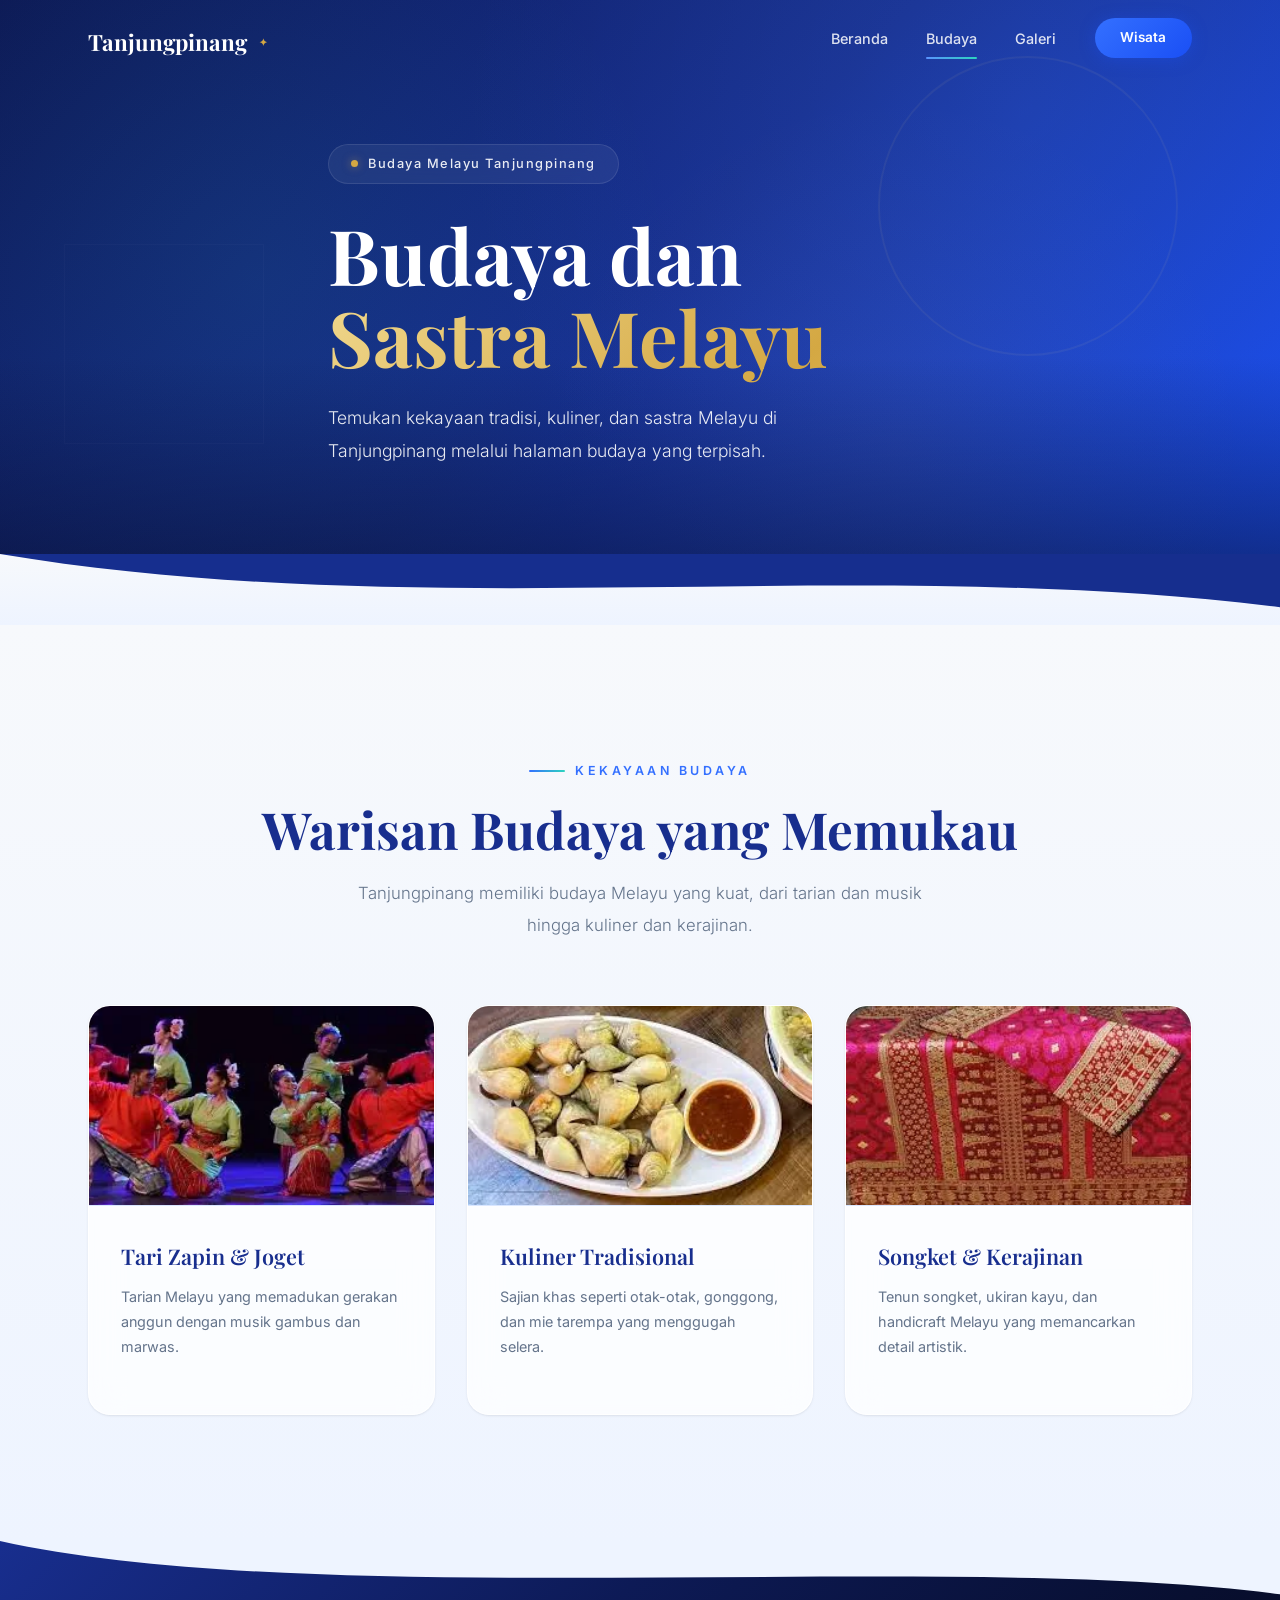
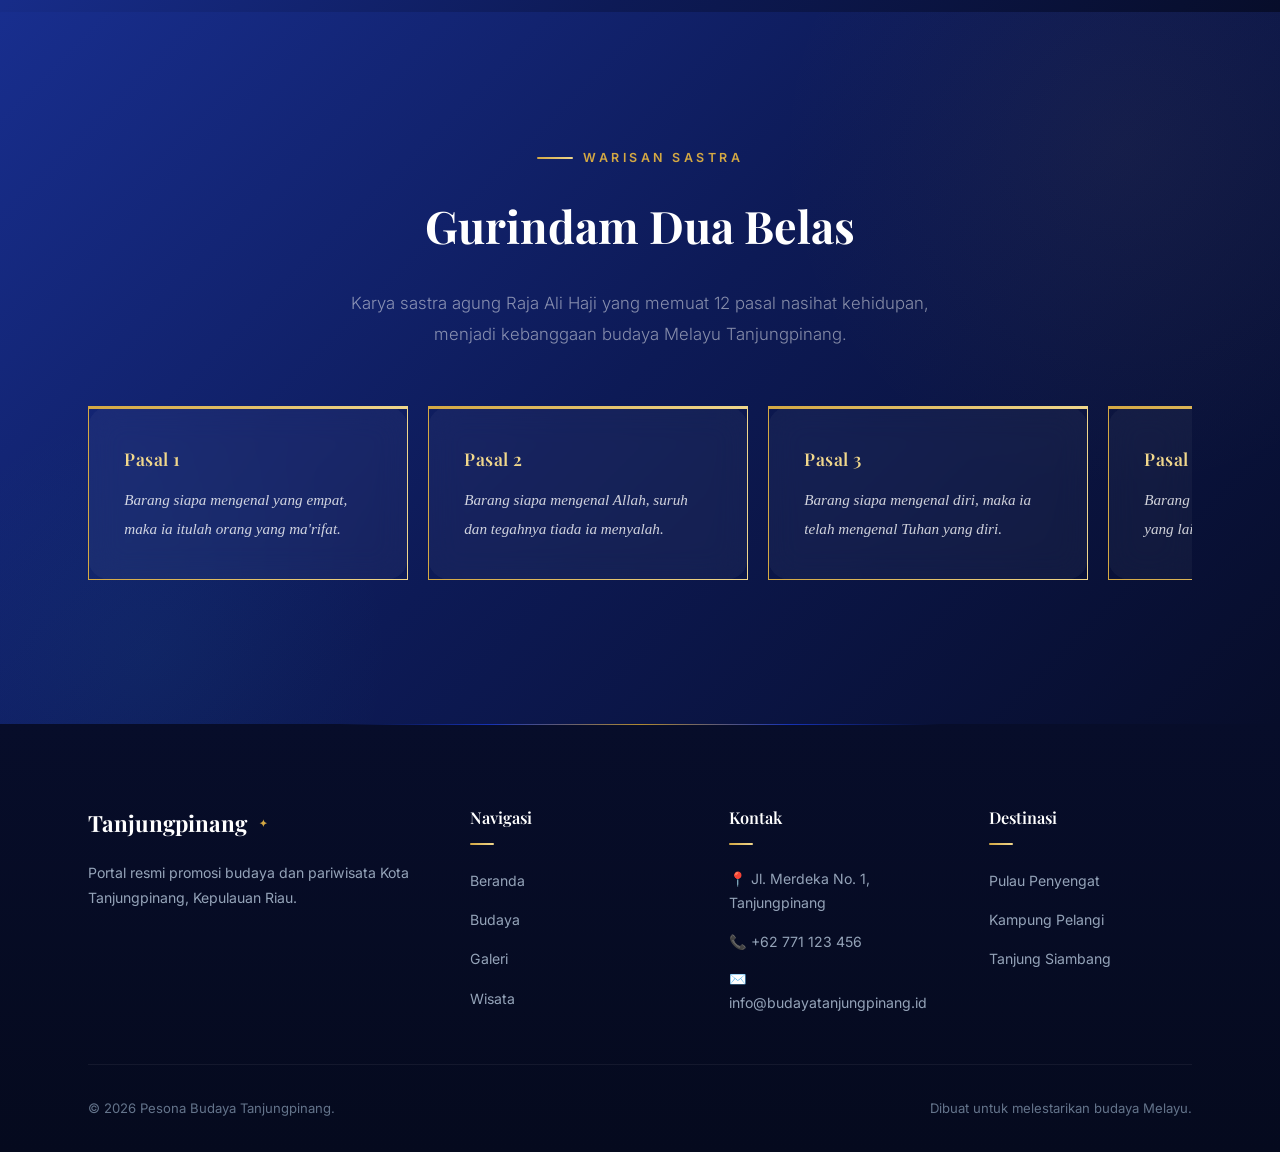
==== commit 78ebb59d: "Perbaiki Desain dan Penambahan beberapa bagian" ====
--- a/budaya.html
+++ b/budaya.html
@@ -73,7 +73,7 @@
         <div class="culture-grid stagger-children">
           <div class="culture-card">
             <div class="culture-card-icon">
-              <span>🎶</span>
+              <span><img src="gambar/Tari zapin.webp" alt=""></span>
             </div>
             <div class="culture-card-body">
               <h3>Tari Zapin &amp; Joget</h3>
@@ -84,7 +84,7 @@
           </div>
           <div class="culture-card">
             <div class="culture-card-icon">
-              <span>🍽️</span>
+              <span><img src="gambar/gong-gong.webp" alt=""></span>
             </div>
             <div class="culture-card-body">
               <h3>Kuliner Tradisional</h3>
@@ -95,7 +95,7 @@
           </div>
           <div class="culture-card">
             <div class="culture-card-icon">
-              <span>🧶</span>
+              <span><img src="gambar/songket.webp" alt=""></span>
             </div>
             <div class="culture-card-body">
               <h3>Songket &amp; Kerajinan</h3>
--- a/style.css
+++ b/style.css
@@ -328,18 +328,21 @@
   color: rgba(255, 255, 255, 0.85);
   transition: color 0.3s;
   position: relative;
+  display: inline-block; 
+  padding-bottom: 8px;
 }
 
 .nav-links a::after {
   content: '';
   position: absolute;
-  bottom: -5px;
+  bottom: 0px;
   left: 0;
   width: 0;
   height: 2px;
   background: linear-gradient(90deg, var(--blue-400), var(--teal-400));
   border-radius: 2px;
   transition: width 0.4s var(--ease-out-expo);
+  pointer-events: none;
 }
 
 .nav-links a:hover::after,
@@ -840,9 +843,10 @@
 
 .about-feature {
   display: flex;
-  align-items: flex-start;
-  gap: 14px;
-  padding: 1.4rem;
+  flex-direction: column; /* Mengubah susunan gambar dan teks menjadi atas-bawah */
+  align-items: center;    /* Menengahkan gambar */
+  text-align: center;     /* Menengahkan teks */          
+  padding: 0;
   background: linear-gradient(135deg, var(--blue-50), rgba(255,255,255,0.8));
   border-radius: var(--radius-md);
   border: 1px solid var(--blue-100);
@@ -862,6 +866,7 @@
   transform: scaleX(0);
   transform-origin: left;
   transition: transform 0.4s var(--ease-out-expo);
+  z-index: 2; /* Pastikan garis warnanya ada di atas foto */
 }
 
 .about-feature:hover::before {
@@ -875,22 +880,38 @@
 }
 
 .about-feature-icon {
-  width: 48px;
-  height: 48px;
-  min-width: 48px;
-  display: flex;
+  width: 100%;
+  height: 160px;
+  min-width: 80px;
+  display: block;
   align-items: center;
   justify-content: center;
   background: linear-gradient(135deg, var(--blue-500), var(--blue-700));
-  border-radius: var(--radius-sm);
-  font-size: 1.3rem;
+  border-radius: 0;
   color: white;
-  box-shadow: 0 4px 12px rgba(26, 79, 245, 0.25);
   transition: transform 0.3s;
-}
+  overflow: hidden; 
+  padding: 0; 
+}
+
+.about-feature-icon img {
+  width: 100%;
+  height: 100%;
+  object-fit: cover; 
+  transition: transform 0.5s ease;
+}
+
 
 .about-feature:hover .about-feature-icon {
-  transform: rotate(-5deg) scale(1.05);
+  transform: scale(1.08); 
+}
+.about-feature > div:not(.about-feature-icon) {
+  padding: 1.5rem;
+  display: flex;
+  flex-direction: column;
+  align-items: center;
+  text-align: center;
+  gap: 8px; 
 }
 
 .about-feature h4 {
@@ -966,8 +987,9 @@
 }
 
 .culture-card-icon {
-  height: 130px;
-  display: flex;
+  width: 100%;
+  height: 200px;
+  display: block;
   align-items: center;
   justify-content: center;
   background: linear-gradient(135deg, var(--blue-50), var(--blue-100));
@@ -984,17 +1006,24 @@
   background: radial-gradient(circle, rgba(52, 112, 255, 0.08), transparent 70%);
   border-radius: 50%;
   animation: floatOrb 6s ease-in-out infinite;
-}
-
-.culture-card-icon span {
-  font-size: 3.2rem;
-  line-height: 1;
-  filter: drop-shadow(0 4px 8px rgba(0,0,0,0.1));
-  transition: transform 0.4s var(--ease-bounce);
+  display: none;
+}
+
+/* Pastikan span dan img memenuhi kotak 100% dan dipotong rapi (cover) */
+.culture-card-icon span,
+.culture-card-icon img {
+  width: 100%;
+  height: 100%;
+  display: block;
+  margin: 0;
+  padding: 0;
+  object-fit: cover;
+  filter: none; /* Hapus drop-shadow bawaan emoji */
+  transition: transform 0.5s ease;
 }
 
 .culture-card:hover .culture-card-icon span {
-  transform: scale(1.15) rotate(-5deg);
+  transform: scale(1.08);
 }
 
 .culture-card-body {
@@ -1070,9 +1099,9 @@
 
 .dest-item {
   display: flex;
-  align-items: flex-start;
-  gap: 1.2rem;
-  padding: 1.6rem;
+  align-items: stretch;
+  gap: 0;
+  padding: 0;
   border-radius: var(--radius-md);
   background: linear-gradient(135deg, var(--blue-50), rgba(255,255,255,0.6));
   border: 1px solid var(--blue-100);
@@ -1089,6 +1118,7 @@
   background: linear-gradient(135deg, rgba(52, 112, 255, 0.03), rgba(20, 184, 166, 0.03));
   opacity: 0;
   transition: opacity 0.4s;
+  z-index: 1;
 }
 
 .dest-item:hover::before {
@@ -1100,6 +1130,36 @@
   border-color: var(--blue-200);
   box-shadow: var(--shadow-lg);
   transform: translateY(-5px);
+}
+
+.dest-item-img {
+  width: 260px;
+  min-width: 260px;
+  height: auto;
+  overflow: hidden;
+  position: relative;
+}
+
+.dest-item-img img {
+  width: 100%;
+  height: 100%;
+  object-fit: cover;
+  display: block;
+  transition: transform 0.5s ease;
+}
+
+.dest-item:hover .dest-item-img img {
+  transform: scale(1.08);
+}
+
+.dest-item-content {
+  padding: 1.6rem 1.8rem;
+  display: flex;
+  flex-direction: column;
+  justify-content: center;
+  flex: 1;
+  position: relative;
+  z-index: 2;
 }
 
 .dest-item-num {
@@ -1117,6 +1177,7 @@
   border-radius: var(--radius-sm);
   box-shadow: 0 4px 12px rgba(26, 79, 245, 0.25);
   transition: transform 0.3s var(--ease-bounce), box-shadow 0.3s;
+  margin-bottom: 8px;
 }
 
 .dest-item:hover .dest-item-num {
@@ -1125,16 +1186,16 @@
 }
 
 .dest-item h4 {
-  font-size: 1.02rem;
+  font-size: 1.05rem;
   font-weight: 600;
   color: var(--blue-800);
-  margin-bottom: 5px;
+  margin-bottom: 6px;
 }
 
 .dest-item p {
-  font-size: 0.85rem;
+  font-size: 0.88rem;
   color: var(--gray-500);
-  line-height: 1.65;
+  line-height: 1.7;
 }
 
 /* ================================================
@@ -1539,55 +1600,68 @@
   cursor: pointer;
   position: relative;
 }
-
+/* --- HAPUS/TIMPA KODE LAMA DENGAN INI --- */
+
+/* Kita hapus kaca pembesar dari card utama agar tidak salah posisi */
 .gallery-card::after {
+  display: none; 
+}
+
+/* Pengaturan kotak gambar */
+.gallery-card-image {
+  width: 100%;
+  height: 220px; /* Tinggi seragam untuk semua foto galeri */
+  display: block;
+  position: relative;
+  overflow: hidden;
+  border-radius: var(--radius-lg) var(--radius-lg) 0 0;
+}
+
+/* Memaksa foto memenuhi kotak tanpa gepeng */
+.gallery-card-image img {
+  width: 100%;
+  height: 100%;
+  object-fit: cover; 
+  display: block;
+  transition: transform 0.5s ease;
+}
+
+/* Efek zoom saat kartu di-hover */
+.gallery-card:hover .gallery-card-image img {
+  transform: scale(1.08);
+}
+
+/* Memindahkan icon kaca pembesar agar persis di tengah FOTO */
+.gallery-card-image::before {
   content: '🔍';
   position: absolute;
   top: 50%;
   left: 50%;
   transform: translate(-50%, -50%) scale(0);
-  font-size: 2rem;
+  font-size: 2.5rem;
+  color: white;
   opacity: 0;
+  z-index: 3;
   transition: transform 0.4s var(--ease-bounce), opacity 0.3s;
-  z-index: 3;
-  filter: grayscale(1) brightness(2);
-}
-
-.gallery-card:hover::after {
+  text-shadow: 0 4px 12px rgba(0,0,0,0.3); /* Agar icon terlihat jelas di atas foto apapun */
+}
+
+/* Memunculkan icon saat di-hover */
+.gallery-card:hover .gallery-card-image::before {
   transform: translate(-50%, -50%) scale(1);
-  opacity: 0.7;
-}
-
-.gallery-card:hover {
-  transform: translateY(-8px);
-  box-shadow: var(--shadow-xl);
-}
-
-.gallery-card-image {
-  width: 100%;
-  aspect-ratio: 4 / 3;
-  display: flex;
-  align-items: center;
-  justify-content: center;
-  font-size: 3rem;
-  border-radius: 0;
-  background: linear-gradient(135deg, var(--blue-50), var(--blue-100));
-  position: relative;
-  overflow: hidden;
-  transition: transform 0.5s;
-}
-
-.gallery-card:hover .gallery-card-image {
-  transform: scale(1.05);
-}
-
+  opacity: 1;
+}
+
+/* Efek bayangan gelap (overlay) di atas foto saat di-hover agar icon makin jelas */
 .gallery-card-image::after {
   content: '';
   position: absolute;
   inset: 0;
-  background: linear-gradient(to top, rgba(0,0,0,0.15) 0%, transparent 60%);
+  background: rgba(7, 13, 42, 0.4); /* Warna gelap transparan */
   opacity: 0;
   transition: opacity 0.3s;
+  z-index: 2;
+  pointer-events: none;
 }
 
 .gallery-card:hover .gallery-card-image::after {
@@ -1613,11 +1687,14 @@
 }
 
 /* Lightbox */
+/* ================================================
+   Lightbox Modal & Image Wrapper
+   ================================================ */
 .lightbox-overlay {
   position: fixed;
   inset: 0;
   z-index: 2000;
-  background: rgba(0, 0, 0, 0.85);
+  background: rgba(7, 13, 42, 0.9); /* Sedikit digelapkan agar foto lebih menonjol */
   backdrop-filter: blur(16px);
   -webkit-backdrop-filter: blur(16px);
   display: flex;
@@ -1637,14 +1714,15 @@
 .lightbox-content {
   background: var(--white);
   border-radius: var(--radius-xl);
-  padding: 3rem;
-  max-width: 520px;
+  padding: 2.2rem; /* Ruang dalam (padding) sedikit dikurangi agar foto bisa lebih luas */
+  max-width: 600px; /* Diperlebar dari 520px agar foto landscape terlihat maksimal */
   width: 90%;
   text-align: center;
   transform: scale(0.85) translateY(30px);
   transition: transform 0.5s var(--ease-out-expo);
   cursor: auto;
   position: relative;
+  box-shadow: var(--shadow-xl);
 }
 
 .lightbox-overlay.active .lightbox-content {
@@ -1653,8 +1731,8 @@
 
 .lightbox-close {
   position: absolute;
-  top: 1rem;
-  right: 1rem;
+  top: 1.2rem;
+  right: 1.2rem;
   width: 36px;
   height: 36px;
   border-radius: 50%;
@@ -1665,18 +1743,31 @@
   display: flex;
   align-items: center;
   justify-content: center;
-  font-size: 1.1rem;
+  font-size: 1.2rem;
   transition: all 0.3s;
+  z-index: 10;
 }
 
 .lightbox-close:hover {
-  background: var(--blue-500);
+  background: var(--blue-600);
   color: white;
 }
 
-.lightbox-emoji {
-  font-size: 5rem;
+/* --- INI BAGIAN BARU UNTUK MENGATUR FOTO --- */
+.lightbox-image-wrapper {
+  width: 100%;
+  height: 320px; /* Tinggi foto dikunci agar tidak menutupi teks di bawahnya */
+  overflow: hidden;
+  border-radius: var(--radius-md);
   margin-bottom: 1.5rem;
+  box-shadow: var(--shadow-sm);
+  background: var(--blue-50);
+}
+
+#lightbox-gambar {
+  width: 100%;
+  height: 100%;
+  object-fit: cover; /* Mencegah foto jadi gepeng */
   display: block;
 }
 
@@ -1690,7 +1781,7 @@
 
 .lightbox-content p {
   font-size: 0.95rem;
-  color: var(--gray-500);
+  color: var(--gray-600);
   line-height: 1.7;
 }
 
@@ -1886,6 +1977,16 @@
     grid-template-columns: 1fr;
   }
 
+  .dest-item {
+    flex-direction: column;
+  }
+
+  .dest-item-img {
+    width: 100%;
+    min-width: 100%;
+    height: 220px;
+  }
+
   .footer-grid {
     grid-template-columns: 1fr;
   }
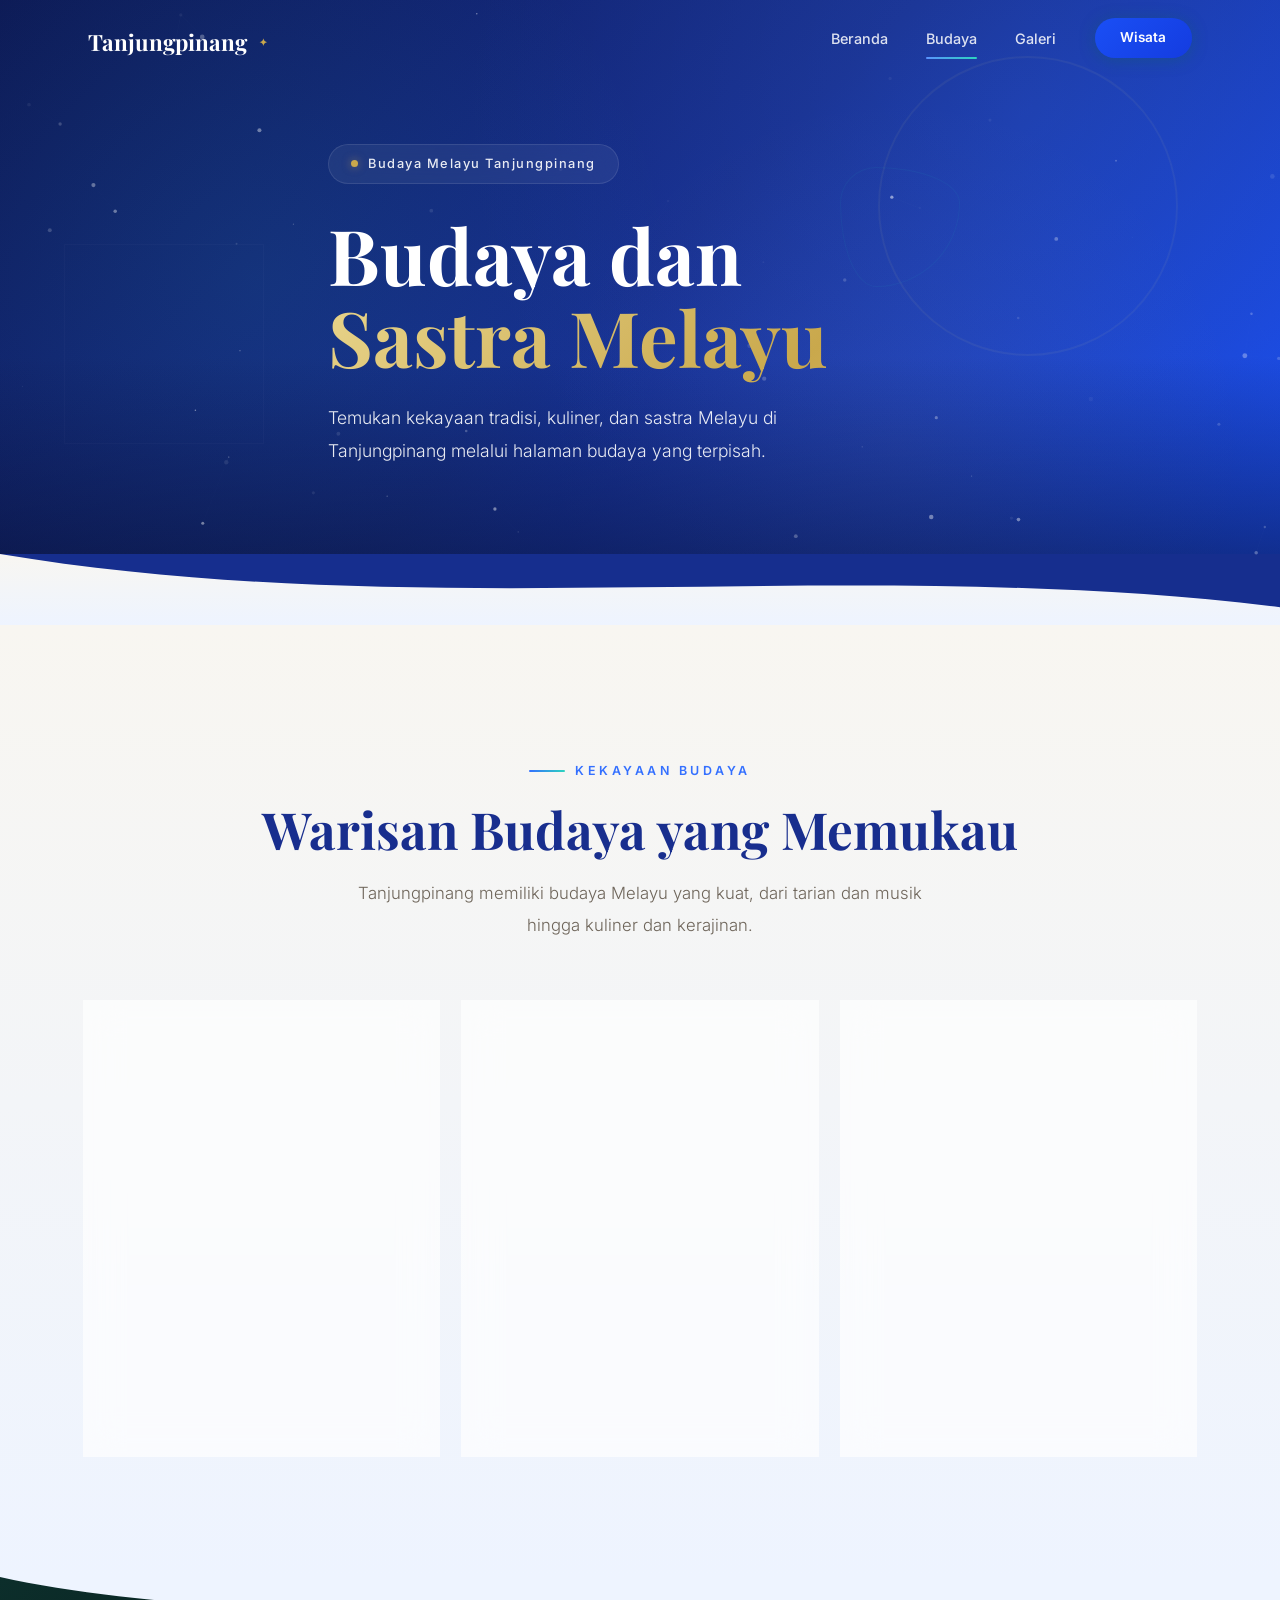
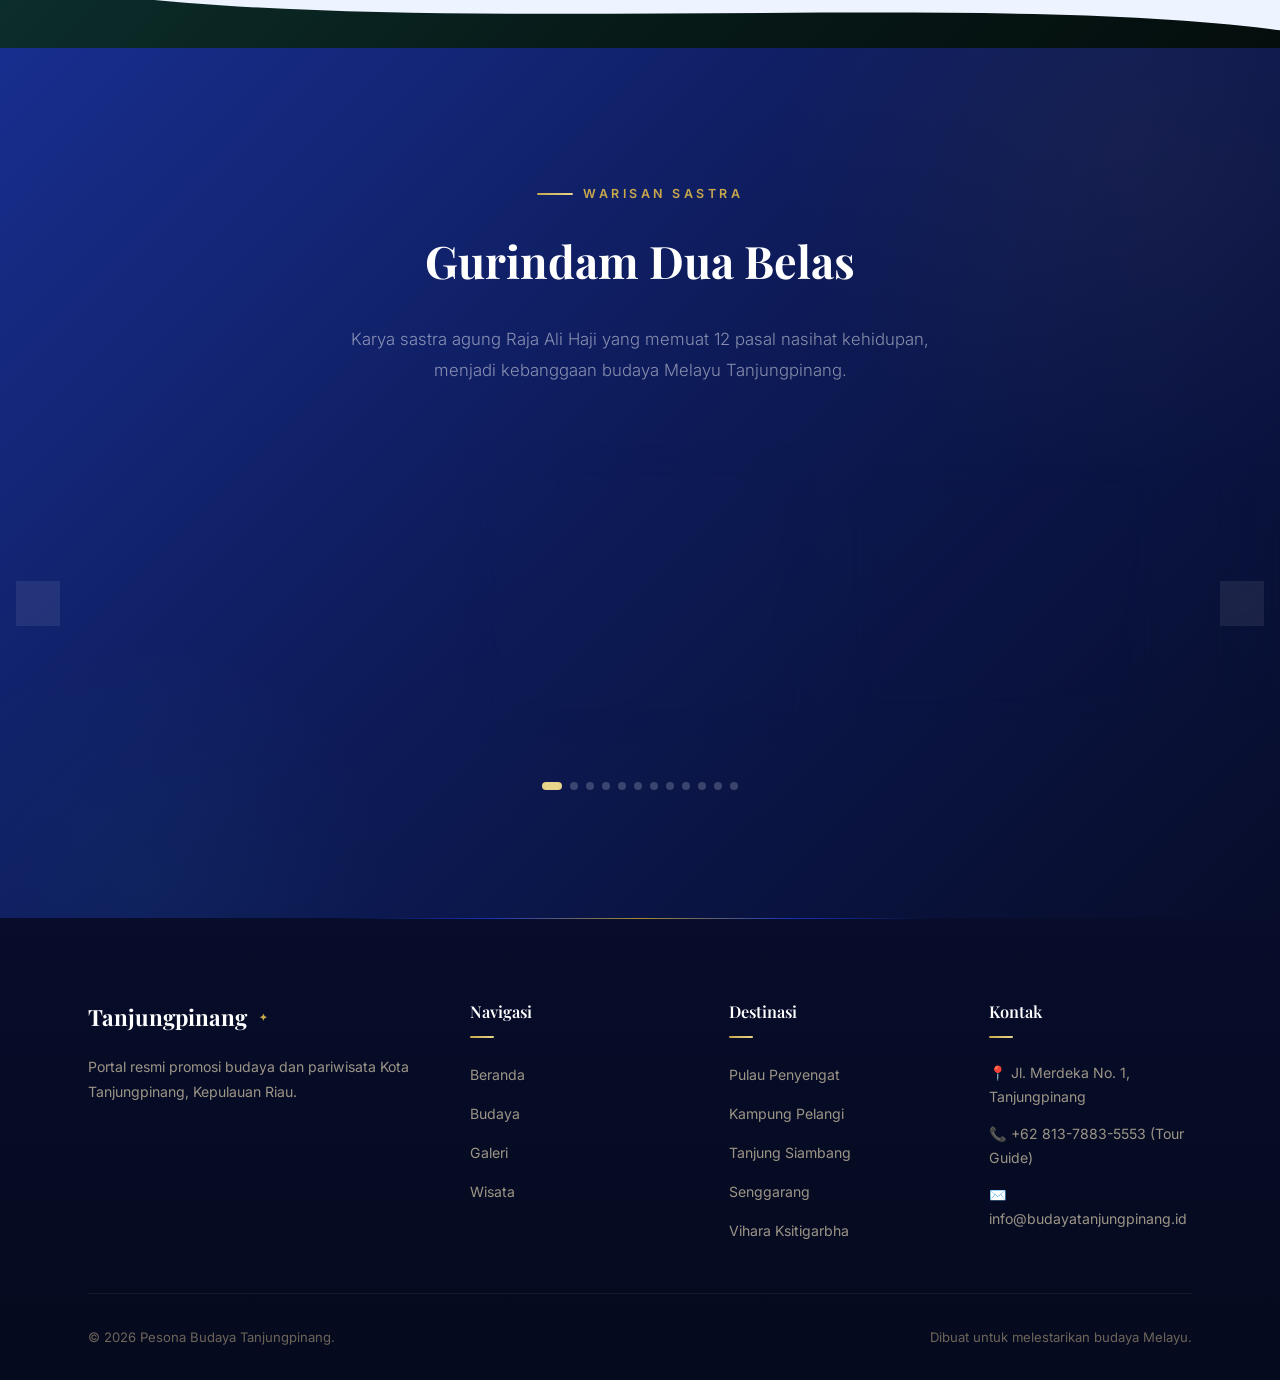
==== commit c3da0385: "Perbaikan Final pada tata letak kartu, transisi galeri, footer, dan UI/UX" ====
--- a/budaya.html
+++ b/budaya.html
@@ -3,7 +3,7 @@
 <head>
   <meta charset="UTF-8">
   <meta name="viewport" content="width=device-width, initial-scale=1.0">
-  <meta name="description" content="Budaya Melayu Tanjungpinang dan Gurindam Dua Belas dalam pengalaman halaman terpisah.">
+  <meta name="description" content="Budaya Melayu Tanjungpinang — Tari Zapin, kuliner tradisional, songket, dan Gurindam Dua Belas karya Raja Ali Haji.">
   <title>Budaya — Pesona Budaya Tanjungpinang</title>
   <link rel="stylesheet" href="style.css">
 </head>
@@ -28,7 +28,7 @@
         <li><a href="galeri.html">Galeri</a></li>
         <li><a href="wisata.html" class="nav-cta">Wisata</a></li>
       </ul>
-      <button class="nav-toggle" id="nav-toggle" aria-label="Toggle menu">
+      <button class="nav-toggle" id="nav-toggle" aria-label="Buka menu navigasi" aria-expanded="false">
         <span></span>
         <span></span>
         <span></span>
@@ -36,10 +36,12 @@
     </div>
   </nav>
 
-  <section class="hero culture-hero">
+  <section class="hero culture-hero" id="hero">
     <div class="hero-overlay"></div>
+    <canvas id="hero-particles"></canvas>
     <div class="hero-ornament hero-ornament-1"></div>
     <div class="hero-ornament hero-ornament-2"></div>
+    <div class="hero-ornament hero-ornament-3"></div>
     <div class="container hero-content">
       <div class="hero-badge">
         <span class="dot"></span>
@@ -73,35 +75,58 @@
         <div class="culture-grid stagger-children">
           <div class="culture-card">
             <div class="culture-card-icon">
-              <span><img src="gambar/Tari zapin.webp" alt=""></span>
+              <span><img src="gambar/Tari zapin.webp" alt="Penari menarikan Tari Zapin Melayu tradisional"></span>
             </div>
             <div class="culture-card-body">
               <h3>Tari Zapin &amp; Joget</h3>
               <p>
                 Tarian Melayu yang memadukan gerakan anggun dengan musik gambus dan marwas.
               </p>
-            </div>
-          </div>
+              <div class="detail-panel" id="detail-zapin">
+                <p>Tari Zapin berasal dari pengaruh Arab yang berpadu dengan budaya Melayu. Tarian ini ditampilkan dalam berbagai acara adat, pernikahan, dan festival budaya. Iringan musik gambus dan marwas menciptakan irama khas yang memikat penonton.</p>
+              </div>
+              <button class="btn-detail" data-target="detail-zapin" aria-expanded="false">
+                Lihat Selengkapnya
+                <svg xmlns="http://www.w3.org/2000/svg" width="14" height="14" viewBox="0 0 24 24" fill="none" stroke="currentColor" stroke-width="2" stroke-linecap="round" stroke-linejoin="round"><path d="m6 9 6 6 6-6"/></svg>
+              </button>
+            </div>
+          </div>
+
           <div class="culture-card">
             <div class="culture-card-icon">
-              <span><img src="gambar/gong-gong.webp" alt=""></span>
+              <span><img src="gambar/gong-gong.webp" alt="Gonggong, kuliner laut khas Tanjungpinang"></span>
             </div>
             <div class="culture-card-body">
               <h3>Kuliner Tradisional</h3>
               <p>
                 Sajian khas seperti otak-otak, gonggong, dan mie tarempa yang menggugah selera.
               </p>
-            </div>
-          </div>
+              <div class="detail-panel" id="detail-kuliner">
+                <p>Kuliner Tanjungpinang sangat dipengaruhi oleh hasil laut dan rempah-rempah Melayu. Gonggong adalah kerang laut khas yang disajikan dengan sambal, sementara otak-otak terbuat dari ikan segar yang dibungkus daun kelapa lalu dibakar.</p>
+              </div>
+              <button class="btn-detail" data-target="detail-kuliner" aria-expanded="false">
+                Lihat Selengkapnya
+                <svg xmlns="http://www.w3.org/2000/svg" width="14" height="14" viewBox="0 0 24 24" fill="none" stroke="currentColor" stroke-width="2" stroke-linecap="round" stroke-linejoin="round"><path d="m6 9 6 6 6-6"/></svg>
+              </button>
+            </div>
+          </div>
+
           <div class="culture-card">
             <div class="culture-card-icon">
-              <span><img src="gambar/songket.webp" alt=""></span>
+              <span><img src="gambar/songket.webp" alt="Kain songket Melayu dengan motif emas tradisional"></span>
             </div>
             <div class="culture-card-body">
               <h3>Songket &amp; Kerajinan</h3>
               <p>
                 Tenun songket, ukiran kayu, dan handicraft Melayu yang memancarkan detail artistik.
               </p>
+              <div class="detail-panel" id="detail-songket">
+                <p>Songket merupakan tenun tradisional yang menggunakan benang emas dan perak untuk menciptakan motif khas Melayu. Setiap motif memiliki makna filosofis yang diwariskan turun-temurun dan sering digunakan dalam upacara adat serta pernikahan.</p>
+              </div>
+              <button class="btn-detail" data-target="detail-songket" aria-expanded="false">
+                Lihat Selengkapnya
+                <svg xmlns="http://www.w3.org/2000/svg" width="14" height="14" viewBox="0 0 24 24" fill="none" stroke="currentColor" stroke-width="2" stroke-linecap="round" stroke-linejoin="round"><path d="m6 9 6 6 6-6"/></svg>
+              </button>
             </div>
           </div>
         </div>
@@ -109,7 +134,7 @@
     </section>
 
     <!-- Wave Divider: Culture → Gurindam -->
-    <div class="wave-divider" style="background: linear-gradient(135deg, var(--blue-900) 0%, var(--blue-950) 50%, #070d2a 100%); margin-top: -2px;">
+    <div class="wave-divider" style="background: linear-gradient(135deg, #0c2e2b 0%, #071a18 50%, #040e0d 100%); margin-top: -2px;">
       <svg viewBox="0 0 1440 80" preserveAspectRatio="none" xmlns="http://www.w3.org/2000/svg">
         <path fill="var(--blue-50)" d="M0,0 C360,80 1080,10 1440,60 L1440,0 L0,0 Z"/>
       </svg>
@@ -124,60 +149,91 @@
             Karya sastra agung Raja Ali Haji yang memuat 12 pasal nasihat kehidupan, menjadi kebanggaan budaya Melayu Tanjungpinang.
           </p>
         </div>
-
-        <div class="gurindam-slider-wrapper reveal-scale">
+      </div>
+
+      <div class="gurindam-slider-wrapper reveal-scale">
+          <button class="slider-btn prev" aria-label="Pasal Sebelumnya">
+            <svg xmlns="http://www.w3.org/2000/svg" width="24" height="24" viewBox="0 0 24 24" fill="none" stroke="currentColor" stroke-width="2.5" stroke-linecap="round" stroke-linejoin="round"><path d="m15 18-6-6 6-6"/></svg>
+          </button>
           <div class="gurindam-slider">
             <article class="gurindam-card">
+              <span class="gurindam-tag">Nasihat</span>
               <h3>Pasal 1</h3>
               <p>Barang siapa mengenal yang empat, maka ia itulah orang yang ma'rifat.</p>
-            </article>
-            <article class="gurindam-card">
+              <div class="gurindam-meaning">Mengenal hakikat diri, Allah, dunia, dan akhirat.</div>
+            </article>
+            <article class="gurindam-card">
+              <span class="gurindam-tag">Adab</span>
               <h3>Pasal 2</h3>
               <p>Barang siapa mengenal Allah, suruh dan tegahnya tiada ia menyalah.</p>
-            </article>
-            <article class="gurindam-card">
+              <div class="gurindam-meaning">Ketaatan kepada perintah dan larangan Tuhan.</div>
+            </article>
+            <article class="gurindam-card">
+              <span class="gurindam-tag">Kearifan</span>
               <h3>Pasal 3</h3>
               <p>Barang siapa mengenal diri, maka ia telah mengenal Tuhan yang diri.</p>
-            </article>
-            <article class="gurindam-card">
+              <div class="gurindam-meaning">Mengenal diri sendiri adalah jalan mengenal Tuhan.</div>
+            </article>
+            <article class="gurindam-card">
+              <span class="gurindam-tag">Moral</span>
               <h3>Pasal 4</h3>
               <p>Barang siapa mengenal Allah, tidak yang lain ia sembah dan sembahnya.</p>
-            </article>
-            <article class="gurindam-card">
+              <div class="gurindam-meaning">Ketulusan dalam beribadah hanya kepada Allah.</div>
+            </article>
+            <article class="gurindam-card">
+              <span class="gurindam-tag">Nasihat</span>
               <h3>Pasal 5</h3>
               <p>Barang siapa mengenal niat, ia itulah yang mengadili perbuatan.</p>
-            </article>
-            <article class="gurindam-card">
+              <div class="gurindam-meaning">Niat menentukan nilai setiap perbuatan.</div>
+            </article>
+            <article class="gurindam-card">
+              <span class="gurindam-tag">Kearifan</span>
               <h3>Pasal 6</h3>
               <p>Barang siapa mengenal amal, ia itulah yang menjadi timbangannya.</p>
-            </article>
-            <article class="gurindam-card">
+              <div class="gurindam-meaning">Amal perbuatan menjadi ukuran kebaikan hidup.</div>
+            </article>
+            <article class="gurindam-card">
+              <span class="gurindam-tag">Adab</span>
               <h3>Pasal 7</h3>
               <p>Barang siapa mengenal bakti, ia itulah orang yang membelah adat.</p>
-            </article>
-            <article class="gurindam-card">
+              <div class="gurindam-meaning">Bakti dan kesetiaan sebagai pondasi kehidupan.</div>
+            </article>
+            <article class="gurindam-card">
+              <span class="gurindam-tag">Moral</span>
               <h3>Pasal 8</h3>
               <p>Barang siapa mengenal taat, ia itulah orang yang memelihara diri.</p>
-            </article>
-            <article class="gurindam-card">
+              <div class="gurindam-meaning">Ketaatan menjaga kehormatan dan martabat diri.</div>
+            </article>
+            <article class="gurindam-card">
+              <span class="gurindam-tag">Nasihat</span>
               <h3>Pasal 9</h3>
               <p>Barang siapa mengenal jujur, ia itulah tempat orang memberi amanat.</p>
-            </article>
-            <article class="gurindam-card">
+              <div class="gurindam-meaning">Kejujuran membangun kepercayaan orang lain.</div>
+            </article>
+            <article class="gurindam-card">
+              <span class="gurindam-tag">Kearifan</span>
               <h3>Pasal 10</h3>
               <p>Barang siapa mengenal putus, itu tanda tiada bersabar.</p>
-            </article>
-            <article class="gurindam-card">
+              <div class="gurindam-meaning">Kesabaran adalah kunci menghadapi cobaan.</div>
+            </article>
+            <article class="gurindam-card">
+              <span class="gurindam-tag">Moral</span>
               <h3>Pasal 11</h3>
               <p>Barang siapa mengenal sungguh, ia itulah orang yang sudah berkah.</p>
-            </article>
-            <article class="gurindam-card">
+              <div class="gurindam-meaning">Kesungguhan hati mendatangkan keberkahan.</div>
+            </article>
+            <article class="gurindam-card">
+              <span class="gurindam-tag">Adab</span>
               <h3>Pasal 12</h3>
               <p>Barang siapa mengenal cinta, tiada mengharap puji serta kata.</p>
-            </article>
-          </div>
-        </div>
-      </div>
+              <div class="gurindam-meaning">Cinta sejati tidak mengharapkan pujian.</div>
+            </article>
+          </div>
+          <button class="slider-btn next" aria-label="Pasal Berikutnya">
+            <svg xmlns="http://www.w3.org/2000/svg" width="24" height="24" viewBox="0 0 24 24" fill="none" stroke="currentColor" stroke-width="2.5" stroke-linecap="round" stroke-linejoin="round"><path d="m9 18 6-6-6-6"/></svg>
+          </button>
+          <div class="slider-dots"></div>
+        </div>
     </section>
   </main>
 
@@ -202,19 +258,21 @@
           </ul>
         </div>
         <div class="footer-col">
+          <h4>Destinasi</h4>
+          <ul>
+            <li><a href="https://www.google.com/maps/search/?api=1&query=Pulau+Penyengat+Tanjungpinang" target="_blank" rel="noopener noreferrer">Pulau Penyengat</a></li>
+            <li><a href="https://www.google.com/maps/search/?api=1&query=Kampung+Pelangi+Tanjungpinang" target="_blank" rel="noopener noreferrer">Kampung Pelangi</a></li>
+            <li><a href="https://www.google.com/maps/search/?api=1&query=Pantai+Tanjung+Siambang+Tanjungpinang" target="_blank" rel="noopener noreferrer">Tanjung Siambang</a></li>
+            <li><a href="https://www.google.com/maps/search/?api=1&query=Senggarang+Tanjungpinang" target="_blank" rel="noopener noreferrer">Senggarang</a></li>
+            <li><a href="https://www.google.com/maps/search/?api=1&query=Vihara+Ksitigarbha+Bodhisattva+Tanjungpinang" target="_blank" rel="noopener noreferrer">Vihara Ksitigarbha</a></li>
+          </ul>
+        </div>
+        <div class="footer-col">
           <h4>Kontak</h4>
           <ul>
-            <li><a href="#">📍 Jl. Merdeka No. 1, Tanjungpinang</a></li>
-            <li><a href="#">📞 +62 771 123 456</a></li>
-            <li><a href="#">✉️ info@budayatanjungpinang.id</a></li>
-          </ul>
-        </div>
-        <div class="footer-col">
-          <h4>Destinasi</h4>
-          <ul>
-            <li><a href="#">Pulau Penyengat</a></li>
-            <li><a href="#">Kampung Pelangi</a></li>
-            <li><a href="#">Tanjung Siambang</a></li>
+            <li><a href="https://www.google.com/maps/search/?api=1&query=Jl.+Merdeka+No.1%2C+Tanjungpinang+Kota%2C+Kec.+Tj.+Pinang+Kota%2C+Kota+Tanjung+Pinang%2C+Kepulauan+Riau" target="_blank" rel="noopener noreferrer">📍 Jl. Merdeka No. 1, Tanjungpinang</a></li>
+            <li><a href="https://wa.me/6281378835553?text=Halo%20Tour%20Guide%20Tanjungpinang!%20Saya%20baru%20di%20Tanjungpinang%20dan%20tertarik%20untuk%20tahu%20lebih%20banyak%20tentang%20destinasi%20wisata%20dan%20budaya%20di%20sini.%20Bisa%20tolong%20pandu%20saya%3F" target="_blank" rel="noopener noreferrer">📞 +62 813-7883-5553 (Tour Guide)</a></li>
+            <li><a href="mailto:info@budayatanjungpinang.id">✉️ info@budayatanjungpinang.id</a></li>
           </ul>
         </div>
       </div>
--- a/style.css
+++ b/style.css
@@ -3,9 +3,9 @@
 /* Google Fonts (Playfair Display untuk judul, Inter untuk isi teksnya) */
 @import url('https://fonts.googleapis.com/css2?family=Playfair+Display:ital,wght@0,400;0,500;0,600;0,700;1,400;1,500&family=Inter:wght@300;400;500;600;700&display=swap');
 
-/* CSS Custom Properties */
+/* CSS Custom Properties — Modern Melayu Maritime Glass */
 :root {
-  /* Primary Palette — richer, more saturated */
+  /* Primary Palette — Royal / Maritime Blue */
   --blue-50: #eef4ff;
   --blue-100: #d9e6ff;
   --blue-200: #bcd4ff;
@@ -18,28 +18,28 @@
   --blue-900: #182e8e;
   --blue-950: #0d1a56;
 
-  /* Accent — warm gold */
-  --gold: #d4a843;
-  --gold-light: #f0d78c;
-  --gold-dark: #b08930;
-
-  /* Teal accent for variety */
+  /* Accent — warm gold Melayu */
+  --gold: #c9a84c;
+  --gold-light: #e8d48b;
+  --gold-dark: #a68a30;
+
+  /* Teal / Emerald Melayu */
   --teal-400: #2dd4bf;
   --teal-500: #14b8a6;
 
-  /* Neutral */
+  /* Neutral — warm ivory tones */
   --white: #ffffff;
-  --off-white: #f7f9fc;
-  --gray-50: #f8fafc;
-  --gray-100: #f1f5f9;
-  --gray-200: #e2e8f0;
-  --gray-300: #cbd5e1;
-  --gray-400: #94a3b8;
-  --gray-500: #64748b;
-  --gray-600: #475569;
-  --gray-700: #334155;
-  --gray-800: #1e293b;
-  --gray-900: #0f172a;
+  --off-white: #f8f6f1;
+  --gray-50: #faf8f5;
+  --gray-100: #f1ede6;
+  --gray-200: #e2ddd4;
+  --gray-300: #c9c2b6;
+  --gray-400: #9c9486;
+  --gray-500: #6e655a;
+  --gray-600: #524a40;
+  --gray-700: #3a342c;
+  --gray-800: #252019;
+  --gray-900: #141110;
 
   /* Typography */
   --font-display: 'Playfair Display', Georgia, serif;
@@ -50,18 +50,28 @@
   --container-max: 1200px;
   --container-padding: clamp(1.5rem, 4vw, 3rem);
 
+  /* Glass Design Tokens */
+  --color-glass: rgba(255, 255, 255, 0.12);
+  --color-glass-light: rgba(255, 255, 255, 0.18);
+  --color-glass-border: rgba(255, 255, 255, 0.2);
+  --color-glass-dark: rgba(13, 26, 86, 0.65);
+  --color-glass-dark-border: rgba(255, 255, 255, 0.08);
+
   /* Transitions */
   --ease-smooth: cubic-bezier(0.25, 0.46, 0.45, 0.94);
   --ease-bounce: cubic-bezier(0.34, 1.56, 0.64, 1);
   --ease-out-expo: cubic-bezier(0.19, 1, 0.22, 1);
+  --transition-fast: 0.2s var(--ease-smooth);
+  --transition-normal: 0.4s var(--ease-out-expo);
 
   /* Shadows */
   --shadow-sm: 0 1px 3px rgba(0, 0, 0, 0.06), 0 1px 2px rgba(0, 0, 0, 0.04);
   --shadow-md: 0 4px 20px rgba(0, 0, 0, 0.08);
   --shadow-lg: 0 10px 40px rgba(0, 0, 0, 0.1);
   --shadow-xl: 0 20px 60px rgba(0, 0, 0, 0.12);
-  --shadow-glow: 0 0 40px rgba(52, 112, 255, 0.15);
-  --shadow-gold-glow: 0 0 40px rgba(212, 168, 67, 0.2);
+  --shadow-glow: 0 0 40px rgba(26, 122, 109, 0.2);
+  --shadow-gold-glow: 0 0 40px rgba(201, 168, 76, 0.25);
+  --shadow-glass: 0 8px 32px rgba(0, 0, 0, 0.08);
 
   /* Border Radius */
   --radius-sm: 8px;
@@ -69,6 +79,16 @@
   --radius-lg: 22px;
   --radius-xl: 32px;
   --radius-full: 9999px;
+}
+
+/* Reduced Motion */
+@media (prefers-reduced-motion: reduce) {
+  *, *::before, *::after {
+    animation-duration: 0.01ms !important;
+    animation-iteration-count: 1 !important;
+    transition-duration: 0.01ms !important;
+  }
+  html { scroll-behavior: auto; }
 }
 
 /* ---------- Reset & Base ---------- */
@@ -147,11 +167,11 @@
   left: 0;
   width: 0%;
   height: 3px;
-  background: linear-gradient(90deg, var(--blue-500), var(--teal-400), var(--gold));
+  background: linear-gradient(90deg, var(--blue-600), var(--teal-400), var(--gold));
   z-index: 1001;
   transition: none;
   border-radius: 0 2px 2px 0;
-  box-shadow: 0 0 10px rgba(52, 112, 255, 0.5);
+  box-shadow: 0 0 10px rgba(26, 122, 109, 0.5);
 }
 
 /* ---------- Utility ---------- */
@@ -364,12 +384,12 @@
 
 .nav-cta {
   padding: 0.55rem 1.6rem !important;
-  background: linear-gradient(135deg, var(--blue-500), var(--blue-600)) !important;
+  background: linear-gradient(135deg, var(--blue-600), var(--blue-700)) !important;
   color: white !important;
   border-radius: var(--radius-full) !important;
   font-weight: 600 !important;
   font-size: 0.85rem !important;
-  box-shadow: 0 2px 16px rgba(26, 79, 245, 0.35);
+  box-shadow: 0 2px 16px rgba(15, 99, 88, 0.35);
   transition: transform 0.3s var(--ease-bounce), box-shadow 0.3s !important;
   position: relative;
   overflow: hidden;
@@ -390,7 +410,7 @@
 
 .nav-cta:hover {
   transform: translateY(-2px);
-  box-shadow: 0 4px 24px rgba(26, 79, 245, 0.45) !important;
+  box-shadow: 0 4px 24px rgba(15, 99, 88, 0.45) !important;
 }
 
 .nav-cta::after {
@@ -645,7 +665,7 @@
   align-items: center;
   gap: 8px;
   padding: 0.9rem 2.2rem;
-  background: linear-gradient(135deg, var(--blue-500), var(--blue-600));
+  background: linear-gradient(135deg, var(--blue-600), var(--blue-700));
   color: white;
   font-family: var(--font-body);
   font-size: 0.95rem;
@@ -653,7 +673,7 @@
   border: none;
   border-radius: var(--radius-full);
   cursor: pointer;
-  box-shadow: 0 4px 24px rgba(26, 79, 245, 0.35);
+  box-shadow: 0 4px 24px rgba(15, 99, 88, 0.35);
   transition: transform 0.3s var(--ease-bounce), box-shadow 0.3s;
   position: relative;
   overflow: hidden;
@@ -674,7 +694,7 @@
 
 .btn-primary:hover {
   transform: translateY(-3px);
-  box-shadow: 0 8px 32px rgba(26, 79, 245, 0.45);
+  box-shadow: 0 8px 32px rgba(15, 99, 88, 0.45);
 }
 
 .btn-outline {
@@ -961,6 +981,8 @@
   border: 1px solid rgba(255, 255, 255, 0.8);
   transition: transform 0.5s var(--ease-bounce), box-shadow 0.5s;
   position: relative;
+  display: flex;
+  flex-direction: column;
 }
 
 .culture-card::before {
@@ -971,10 +993,12 @@
   padding: 1px;
   background: linear-gradient(135deg, transparent, var(--blue-200), transparent);
   -webkit-mask: linear-gradient(#fff 0 0) content-box, linear-gradient(#fff 0 0);
+  mask: linear-gradient(#fff 0 0) content-box, linear-gradient(#fff 0 0);
   -webkit-mask-composite: xor;
   mask-composite: exclude;
   opacity: 0;
   transition: opacity 0.4s;
+  pointer-events: none;
 }
 
 .culture-card:hover::before {
@@ -1003,7 +1027,7 @@
   position: absolute;
   width: 150px;
   height: 150px;
-  background: radial-gradient(circle, rgba(52, 112, 255, 0.08), transparent 70%);
+  background: radial-gradient(circle, rgba(26, 122, 109, 0.08), transparent 70%);
   border-radius: 50%;
   animation: floatOrb 6s ease-in-out infinite;
   display: none;
@@ -1028,6 +1052,14 @@
 
 .culture-card-body {
   padding: 2rem;
+  display: flex;
+  flex-direction: column;
+  flex: 1;
+}
+
+.culture-card-body .btn-detail {
+  margin-top: auto;
+  align-self: flex-start;
 }
 
 .culture-card-body h3 {
@@ -1091,14 +1123,15 @@
 
 .dest-list {
   display: grid;
-  grid-template-columns: repeat(2, 1fr);
-  gap: 1.5rem;
-  max-width: 920px;
+  grid-template-columns: repeat(3, 1fr);
+  gap: 2rem;
+  max-width: 1200px;
   margin: 0 auto;
 }
 
 .dest-item {
   display: flex;
+  flex-direction: column;
   align-items: stretch;
   gap: 0;
   padding: 0;
@@ -1115,10 +1148,11 @@
   content: '';
   position: absolute;
   inset: 0;
-  background: linear-gradient(135deg, rgba(52, 112, 255, 0.03), rgba(20, 184, 166, 0.03));
+  background: linear-gradient(135deg, rgba(26, 122, 109, 0.03), rgba(52, 209, 160, 0.03));
   opacity: 0;
   transition: opacity 0.4s;
   z-index: 1;
+  pointer-events: none;
 }
 
 .dest-item:hover::before {
@@ -1133,9 +1167,9 @@
 }
 
 .dest-item-img {
-  width: 260px;
-  min-width: 260px;
-  height: auto;
+  width: 100%;
+  min-width: unset;
+  height: 220px;
   overflow: hidden;
   position: relative;
 }
@@ -1156,7 +1190,7 @@
   padding: 1.6rem 1.8rem;
   display: flex;
   flex-direction: column;
-  justify-content: center;
+  justify-content: flex-start;
   flex: 1;
   position: relative;
   z-index: 2;
@@ -1169,20 +1203,20 @@
   display: flex;
   align-items: center;
   justify-content: center;
-  background: linear-gradient(135deg, var(--blue-500), var(--blue-700));
+  background: linear-gradient(135deg, var(--blue-600), var(--blue-700));
   color: white;
   font-family: var(--font-display);
   font-size: 0.9rem;
   font-weight: 700;
   border-radius: var(--radius-sm);
-  box-shadow: 0 4px 12px rgba(26, 79, 245, 0.25);
+  box-shadow: 0 4px 12px rgba(15, 99, 88, 0.25);
   transition: transform 0.3s var(--ease-bounce), box-shadow 0.3s;
   margin-bottom: 8px;
 }
 
 .dest-item:hover .dest-item-num {
   transform: rotate(-8deg) scale(1.08);
-  box-shadow: 0 6px 18px rgba(26, 79, 245, 0.35);
+  box-shadow: 0 6px 18px rgba(15, 99, 88, 0.35);
 }
 
 .dest-item h4 {
@@ -1436,11 +1470,11 @@
 }
 
 .footer-socials a:hover {
-  background: linear-gradient(135deg, var(--blue-600), var(--blue-500));
+  background: linear-gradient(135deg, var(--blue-700), var(--blue-600));
   border-color: transparent;
   color: var(--white);
   transform: translateY(-4px);
-  box-shadow: 0 4px 16px rgba(26, 79, 245, 0.3);
+  box-shadow: 0 4px 16px rgba(15, 99, 88, 0.3);
 }
 
 .footer-col h4 {
@@ -1510,14 +1544,14 @@
   width: 48px;
   height: 48px;
   border-radius: 50%;
-  background: linear-gradient(135deg, var(--blue-600), var(--blue-500));
+  background: linear-gradient(135deg, var(--blue-700), var(--blue-600));
   color: white;
   border: none;
   cursor: pointer;
   display: flex;
   align-items: center;
   justify-content: center;
-  box-shadow: 0 4px 20px rgba(26, 79, 245, 0.35);
+  box-shadow: 0 4px 20px rgba(15, 99, 88, 0.35);
   opacity: 0;
   visibility: hidden;
   transform: translateY(20px);
@@ -1533,7 +1567,7 @@
 
 .back-to-top:hover {
   transform: translateY(-4px);
-  box-shadow: 0 8px 30px rgba(26, 79, 245, 0.5);
+  box-shadow: 0 8px 30px rgba(15, 99, 88, 0.5);
 }
 
 .back-to-top svg {
@@ -1572,10 +1606,10 @@
 
 .gallery-filter-btn:hover,
 .gallery-filter-btn.active {
-  background: linear-gradient(135deg, var(--blue-500), var(--blue-600));
+  background: linear-gradient(135deg, var(--blue-600), var(--blue-700));
   border-color: transparent;
   color: white;
-  box-shadow: 0 4px 16px rgba(26, 79, 245, 0.25);
+  box-shadow: 0 4px 16px rgba(15, 99, 88, 0.25);
   transform: translateY(-2px);
 }
 
@@ -1593,14 +1627,24 @@
   padding: 0;
   box-shadow: var(--shadow-sm);
   border: 1px solid var(--gray-100);
-  transition: transform 0.4s var(--ease-bounce), box-shadow 0.4s;
+  transition: transform 0.4s var(--ease-bounce), box-shadow 0.4s, opacity 0.3s ease;
   display: flex;
   flex-direction: column;
   overflow: hidden;
   cursor: pointer;
   position: relative;
-}
-/* --- HAPUS/TIMPA KODE LAMA DENGAN INI --- */
+  opacity: 1;
+}
+
+.gallery-card.hidden-card {
+  display: none !important;
+}
+
+.gallery-card:not(.show-card) {
+  opacity: 0;
+  transform: scale(0.9) !important;
+  pointer-events: none;
+}
 
 /* Kita hapus kaca pembesar dari card utama agar tidak salah posisi */
 .gallery-card::after {
@@ -1632,39 +1676,49 @@
 }
 
 /* Memindahkan icon kaca pembesar agar persis di tengah FOTO */
+/* Memindahkan overlay gelap ke ::before */
 .gallery-card-image::before {
-  content: '🔍';
-  position: absolute;
-  top: 50%;
-  left: 50%;
-  transform: translate(-50%, -50%) scale(0);
-  font-size: 2.5rem;
-  color: white;
-  opacity: 0;
-  z-index: 3;
-  transition: transform 0.4s var(--ease-bounce), opacity 0.3s;
-  text-shadow: 0 4px 12px rgba(0,0,0,0.3); /* Agar icon terlihat jelas di atas foto apapun */
-}
-
-/* Memunculkan icon saat di-hover */
-.gallery-card:hover .gallery-card-image::before {
-  transform: translate(-50%, -50%) scale(1);
-  opacity: 1;
-}
-
-/* Efek bayangan gelap (overlay) di atas foto saat di-hover agar icon makin jelas */
-.gallery-card-image::after {
   content: '';
   position: absolute;
   inset: 0;
-  background: rgba(7, 13, 42, 0.4); /* Warna gelap transparan */
+  background: rgba(7, 13, 42, 0.45);
   opacity: 0;
   transition: opacity 0.3s;
   z-index: 2;
   pointer-events: none;
 }
 
+.gallery-card:hover .gallery-card-image::before {
+  opacity: 1;
+}
+
+/* Memindahkan badge "Detail" ke ::after */
+.gallery-card-image::after {
+  content: 'Detail';
+  position: absolute;
+  top: 50%;
+  left: 50%;
+  transform: translate(-50%, -50%) scale(0.8);
+  background: rgba(255, 255, 255, 0.2);
+  backdrop-filter: blur(12px) saturate(180%);
+  -webkit-backdrop-filter: blur(12px) saturate(180%);
+  border: 1px solid rgba(255, 255, 255, 0.35);
+  padding: 0.5rem 1.2rem;
+  border-radius: var(--radius-full);
+  color: white;
+  font-family: var(--font-body);
+  font-size: 0.8rem;
+  font-weight: 600;
+  letter-spacing: 0.5px;
+  opacity: 0;
+  z-index: 3;
+  transition: transform 0.4s var(--ease-bounce), opacity 0.3s;
+  box-shadow: 0 8px 32px rgba(0, 0, 0, 0.25);
+  pointer-events: none;
+}
+
 .gallery-card:hover .gallery-card-image::after {
+  transform: translate(-50%, -50%) scale(1);
   opacity: 1;
 }
 
@@ -1694,7 +1748,7 @@
   position: fixed;
   inset: 0;
   z-index: 2000;
-  background: rgba(7, 13, 42, 0.9); /* Sedikit digelapkan agar foto lebih menonjol */
+  background: rgba(7, 26, 24, 0.92);
   backdrop-filter: blur(16px);
   -webkit-backdrop-filter: blur(16px);
   display: flex;
@@ -1812,26 +1866,22 @@
    ================================================ */
 .gurindam-slider-wrapper {
   position: relative;
-  margin-top: 2.5rem;
+  margin-top: 2rem;
   z-index: 1;
-}
-
-.gurindam-slider-wrapper::before,
-.gurindam-slider-wrapper::after {
-  display: none;
+  padding: 0;
 }
 
 .gurindam-slider {
-  display: grid;
-  grid-auto-columns: min(320px, 85vw);
-  grid-auto-flow: column;
-  gap: 1.25rem;
+  display: flex;
+  gap: 1.5rem;
   overflow-x: auto;
-  padding: 1rem 0 1rem 0;
+  scroll-snap-type: x mandatory;
+  padding: 2rem calc(50% - 170px);
   -webkit-overflow-scrolling: touch;
   scrollbar-width: none;
   -ms-overflow-style: none;
   cursor: grab;
+  scroll-behavior: smooth;
 }
 
 .gurindam-slider.dragging {
@@ -1844,24 +1894,33 @@
 }
 
 .gurindam-card {
-  min-width: 320px;
-  background: rgba(255, 255, 255, 0.04);
+  flex: 0 0 340px;
+  min-width: 340px;
+  scroll-snap-align: center;
+  background: rgba(255, 255, 255, 0.03);
   backdrop-filter: blur(16px);
   -webkit-backdrop-filter: blur(16px);
   border-radius: var(--radius-lg);
   padding: 2.2rem;
-  border: 1px solid rgba(255, 255, 255, 0.08);
-  border-top: 3px solid;
-  border-image: linear-gradient(90deg, var(--gold), var(--gold-light)) 1;
-  border-image-slice: 1;
-  position: relative;
-  transition: transform 0.4s var(--ease-bounce), background 0.4s, box-shadow 0.4s;
-}
-
-.gurindam-card:hover {
+  border: 1px solid rgba(255, 255, 255, 0.06);
+  border-top: 3px solid var(--gold) !important;
+  border-image: none !important;
+  border-image-slice: unset !important;
+  position: relative;
+  transition: transform 0.6s var(--ease-out-expo), filter 0.6s ease, opacity 0.6s ease, background 0.4s, box-shadow 0.4s;
+  filter: blur(3px);
+  opacity: 0.35;
+  transform: scale(0.9);
+}
+
+.gurindam-card.active {
+  filter: blur(0);
+  opacity: 1;
+  transform: scale(1.04);
   background: rgba(255, 255, 255, 0.08);
-  transform: translateY(-6px);
-  box-shadow: 0 12px 40px rgba(212, 168, 67, 0.12);
+  border-color: rgba(255, 255, 255, 0.12);
+  border-top-color: var(--gold-light) !important;
+  box-shadow: 0 15px 45px rgba(212, 168, 67, 0.15);
 }
 
 .gurindam-card h3 {
@@ -1881,6 +1940,89 @@
   font-size: 0.95rem;
 }
 
+/* Slider Controls */
+.slider-btn {
+  position: absolute;
+  top: 50%;
+  transform: translateY(-50%);
+  width: 44px;
+  height: 44px;
+  display: flex;
+  align-items: center;
+  justify-content: center;
+  background: rgba(255, 255, 255, 0.08);
+  border: 1px solid rgba(255, 255, 255, 0.15);
+  color: white;
+  border-radius: 50%;
+  cursor: pointer;
+  transition: all 0.3s var(--ease-out-expo);
+  z-index: 10;
+  backdrop-filter: blur(8px);
+  -webkit-backdrop-filter: blur(8px);
+}
+
+.slider-btn:hover {
+  background: var(--gold-light);
+  border-color: var(--gold-light);
+  color: var(--blue-950);
+  transform: translateY(-50%) scale(1.1);
+  box-shadow: 0 0 15px rgba(212, 168, 67, 0.3);
+}
+
+.slider-btn.prev {
+  left: 1rem;
+}
+
+.slider-btn.next {
+  right: 1rem;
+}
+
+.slider-dots {
+  display: flex;
+  justify-content: center;
+  gap: 8px;
+  margin-top: 1rem;
+}
+
+.slider-dot {
+  width: 8px;
+  height: 8px;
+  border-radius: 50%;
+  background: rgba(255, 255, 255, 0.2);
+  cursor: pointer;
+  transition: all 0.3s ease;
+}
+
+.slider-dot.active {
+  width: 20px;
+  border-radius: 4px;
+  background: var(--gold-light);
+}
+
+@media (max-width: 500px) {
+  .gurindam-slider-wrapper {
+    padding: 0;
+  }
+  .gurindam-slider {
+    padding: 2rem calc(50% - 140px);
+  }
+  .gurindam-card {
+    flex: 0 0 280px;
+    min-width: 280px;
+    padding: 1.8rem;
+  }
+  .slider-btn {
+    width: 36px;
+    height: 36px;
+  }
+  .slider-btn.prev {
+    left: 0.2rem;
+  }
+  .slider-btn.next {
+    right: 0.2rem;
+  }
+}
+
 /* ================================================
    RESPONSIVE
    ================================================ */
@@ -1908,6 +2050,11 @@
 
   .gurindam .about-features {
     grid-template-columns: repeat(2, 1fr);
+  }
+
+  .dest-list {
+    grid-template-columns: repeat(2, 1fr);
+    gap: 1.5rem;
   }
 }
 
@@ -2048,3 +2195,228 @@
 .navbar.scrolled .nav-links a.active {
   color: var(--blue-600);
 }
+
+/* ================================================
+   GURINDAM CARD ENHANCEMENTS — Gold Glow + Tags
+   ================================================ */
+.gurindam-card {
+  border-top: 3px solid var(--gold);
+  border-image: none;
+}
+
+.gurindam-card:hover {
+  border-color: var(--gold-light);
+  box-shadow: 0 12px 40px rgba(201, 168, 76, 0.18), 0 0 20px rgba(201, 168, 76, 0.08);
+}
+
+.gurindam-card .gurindam-tag {
+  display: inline-block;
+  padding: 0.2rem 0.7rem;
+  font-size: 0.68rem;
+  font-weight: 600;
+  letter-spacing: 0.5px;
+  text-transform: uppercase;
+  color: var(--gold);
+  background: rgba(201, 168, 76, 0.1);
+  border: 1px solid rgba(201, 168, 76, 0.2);
+  border-radius: var(--radius-full);
+  margin-bottom: 0.8rem;
+}
+
+.gurindam-card .gurindam-meaning {
+  font-family: var(--font-body);
+  font-size: 0.82rem;
+  font-style: normal;
+  color: rgba(255, 255, 255, 0.5);
+  line-height: 1.6;
+  margin-top: 0.8rem;
+  padding-top: 0.8rem;
+  border-top: 1px solid rgba(255, 255, 255, 0.06);
+}
+
+/* ================================================
+   EXPAND / COLLAPSE DETAIL PANELS
+   ================================================ */
+.detail-panel {
+  max-height: 0;
+  overflow: hidden;
+  opacity: 0;
+  transition: max-height 0.5s var(--ease-out-expo), opacity 0.4s ease, padding 0.4s ease, border-color 0.4s ease, background-color 0.4s ease, margin-top 0.4s ease, margin-bottom 0.4s ease;
+  padding: 0 1.5rem;
+  background: transparent;
+  backdrop-filter: blur(12px);
+  -webkit-backdrop-filter: blur(12px);
+  border-radius: var(--radius-md);
+  border: 1px solid transparent;
+  margin-top: 0;
+  margin-bottom: 0;
+}
+
+.detail-panel.open {
+  max-height: 600px;
+  opacity: 1;
+  padding: 1.5rem;
+  background: rgba(255, 255, 255, 0.6);
+  border-color: var(--gray-100);
+  margin-top: 1rem;
+  margin-bottom: 1.2rem;
+}
+
+.detail-panel p {
+  font-size: 0.9rem;
+  color: var(--gray-600);
+  line-height: 1.8;
+}
+
+.dest-item-content .detail-panel {
+  background: transparent;
+  border: 1px solid transparent;
+  border-radius: var(--radius-sm);
+  margin-top: 0;
+  padding: 0 1.2rem;
+  box-shadow: none;
+  transition: max-height 0.5s var(--ease-out-expo), opacity 0.4s ease, padding 0.4s ease, margin-top 0.4s ease, margin-bottom 0.4s ease, border-color 0.4s ease, background-color 0.4s ease;
+}
+
+.dest-item-content .detail-panel.open {
+  margin-top: 1rem;
+  margin-bottom: 1rem;
+  padding: 1.2rem;
+  max-height: 400px;
+  background: rgba(255, 255, 255, 0.45);
+  border-color: rgba(255, 255, 255, 0.5);
+  box-shadow: inset 0 2px 4px rgba(0, 0, 0, 0.02);
+}
+
+.btn-detail {
+  display: inline-flex;
+  align-items: center;
+  gap: 6px;
+  padding: 0.55rem 1.4rem;
+  background: linear-gradient(135deg, var(--blue-600), var(--blue-700));
+  color: white;
+  font-family: var(--font-body);
+  font-size: 0.82rem;
+  font-weight: 600;
+  border: none;
+  border-radius: var(--radius-full);
+  cursor: pointer;
+  transition: all 0.3s var(--ease-bounce);
+  margin-top: 1rem;
+}
+
+.dest-item-content .btn-detail {
+  margin-top: auto;
+  align-self: flex-start;
+  margin-bottom: 0.5rem;
+}
+
+.btn-detail:hover {
+  transform: translateY(-2px);
+  box-shadow: 0 4px 16px rgba(15, 99, 88, 0.3);
+}
+
+.btn-detail svg {
+  width: 14px;
+  height: 14px;
+  transition: transform 0.3s;
+}
+
+.btn-detail[aria-expanded="true"] svg {
+  transform: rotate(180deg);
+}
+
+/* ================================================
+   WISATA ACTIVITY TAGS
+   ================================================ */
+.dest-tags {
+  display: flex;
+  flex-wrap: wrap;
+  gap: 0.4rem;
+  margin-top: 0.6rem;
+}
+
+.dest-tag {
+  display: inline-block;
+  padding: 0.2rem 0.6rem;
+  font-size: 0.68rem;
+  font-weight: 600;
+  letter-spacing: 0.3px;
+  color: var(--blue-700);
+  background: var(--blue-50);
+  border: 1px solid var(--blue-100);
+  border-radius: var(--radius-full);
+}
+
+/* ================================================
+   FOCUS VISIBLE STYLES
+   ================================================ */
+*:focus-visible {
+  outline: 2px solid var(--blue-500);
+  outline-offset: 3px;
+  border-radius: 4px;
+}
+
+.btn-primary:focus-visible,
+.btn-outline:focus-visible,
+.btn-detail:focus-visible {
+  outline: 2px solid var(--gold);
+  outline-offset: 3px;
+  box-shadow: 0 0 0 4px rgba(201, 168, 76, 0.2);
+}
+
+/* ================================================
+   GALLERY FILTER GLASS ENHANCEMENT
+   ================================================ */
+.gallery-filter-btn.active {
+  background: linear-gradient(135deg, var(--blue-600), var(--blue-700));
+}
+
+.gallery-card:hover {
+  transform: translateY(-8px);
+  box-shadow: var(--shadow-lg), var(--shadow-glow);
+}
+
+/* ================================================
+   CULTURE CARD GLASS ENHANCEMENT
+   ================================================ */
+.culture-card {
+  background: rgba(255, 255, 255, 0.65);
+  border: 1px solid rgba(255, 255, 255, 0.5);
+  box-shadow: var(--shadow-sm), inset 0 1px 0 rgba(255, 255, 255, 0.6);
+}
+
+.culture-card:hover {
+  background: rgba(255, 255, 255, 0.85);
+  box-shadow: var(--shadow-xl), var(--shadow-glow);
+}
+
+/* ================================================
+   DEST ITEM GLASS ENHANCEMENT
+   ================================================ */
+.dest-item {
+  background: rgba(255, 255, 255, 0.7);
+  backdrop-filter: blur(8px);
+  -webkit-backdrop-filter: blur(8px);
+  border: 1px solid rgba(255, 255, 255, 0.5);
+}
+
+.dest-item:hover {
+  background: rgba(255, 255, 255, 0.92);
+  box-shadow: var(--shadow-lg), var(--shadow-glow);
+}
+
+/* ================================================
+   NAVBAR GLASS ENHANCEMENT
+   ================================================ */
+.navbar.scrolled {
+  background: rgba(255, 255, 255, 0.82);
+  border-bottom: 1px solid rgba(255, 255, 255, 0.3);
+}
+
+/* ================================================
+   WAVE DIVIDER COLOR FIX
+   ================================================ */
+.wave-divider svg path {
+  transition: fill 0.3s;
+}
